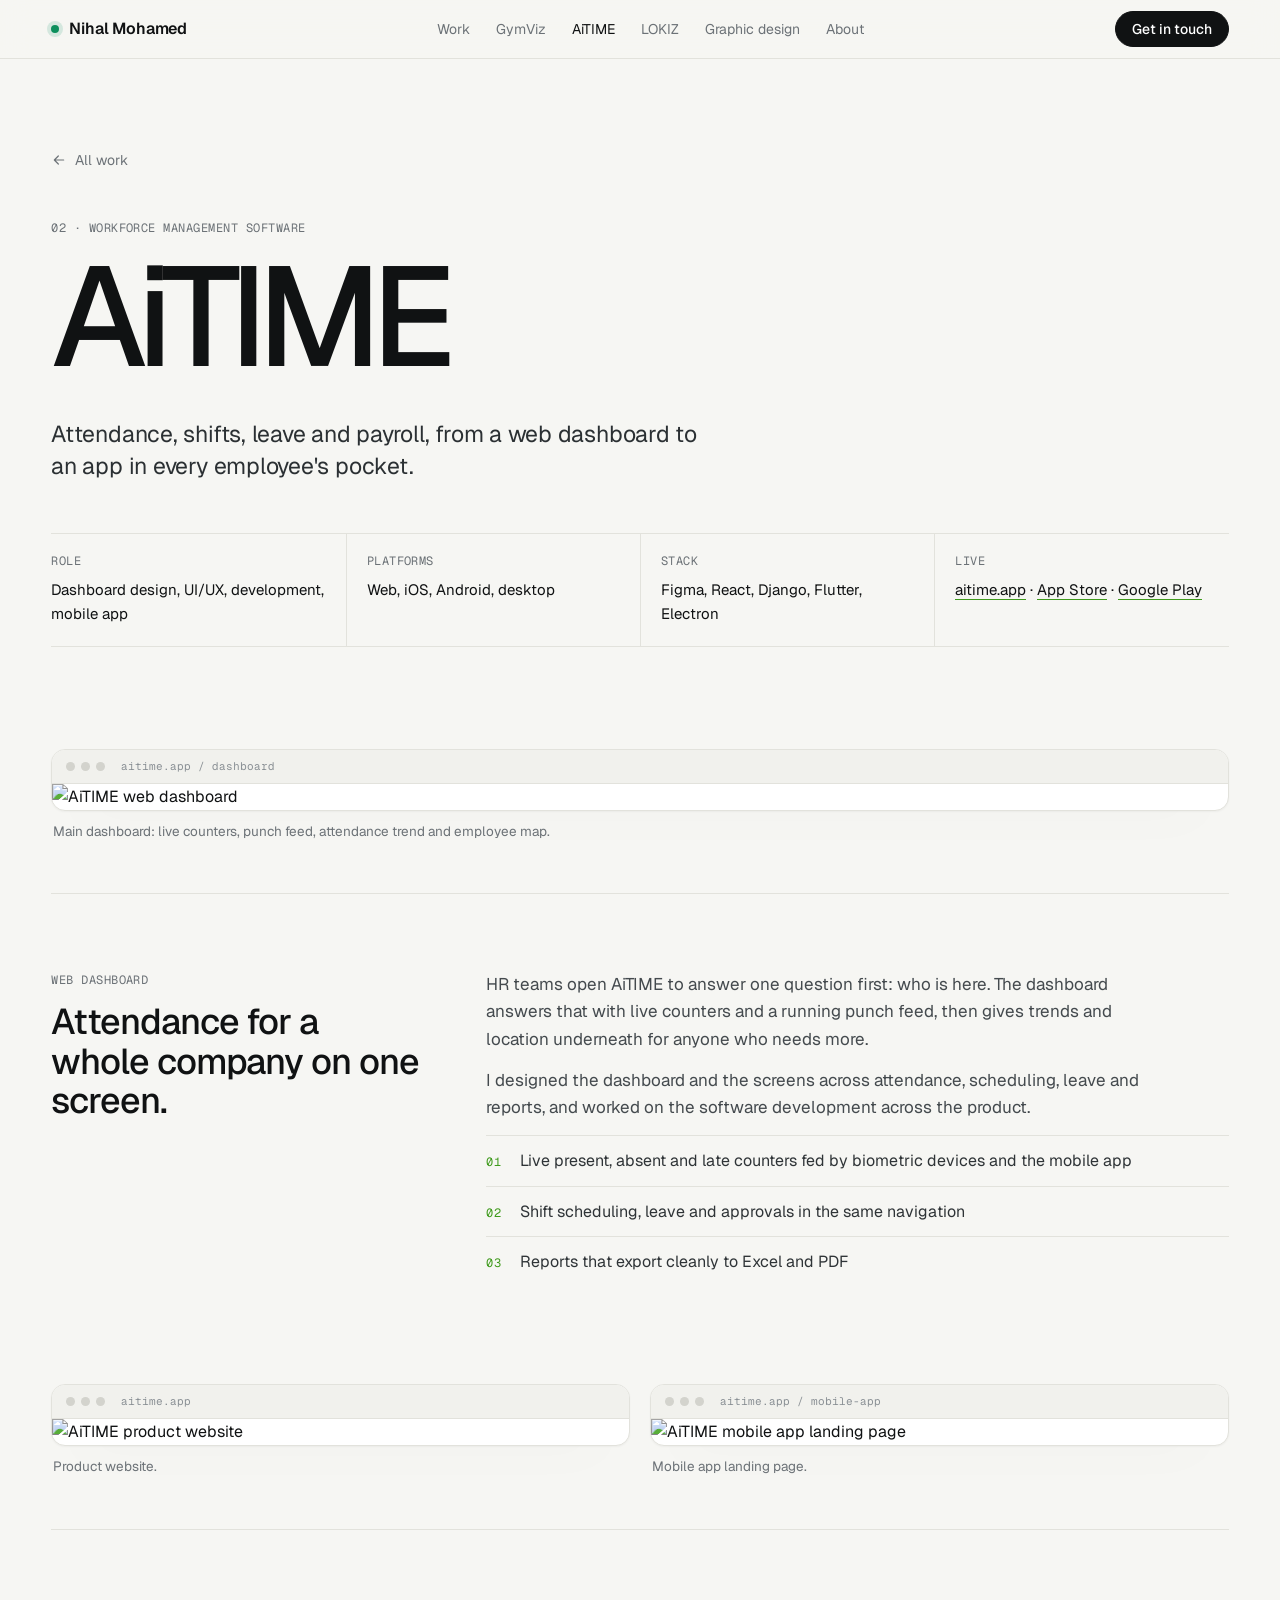
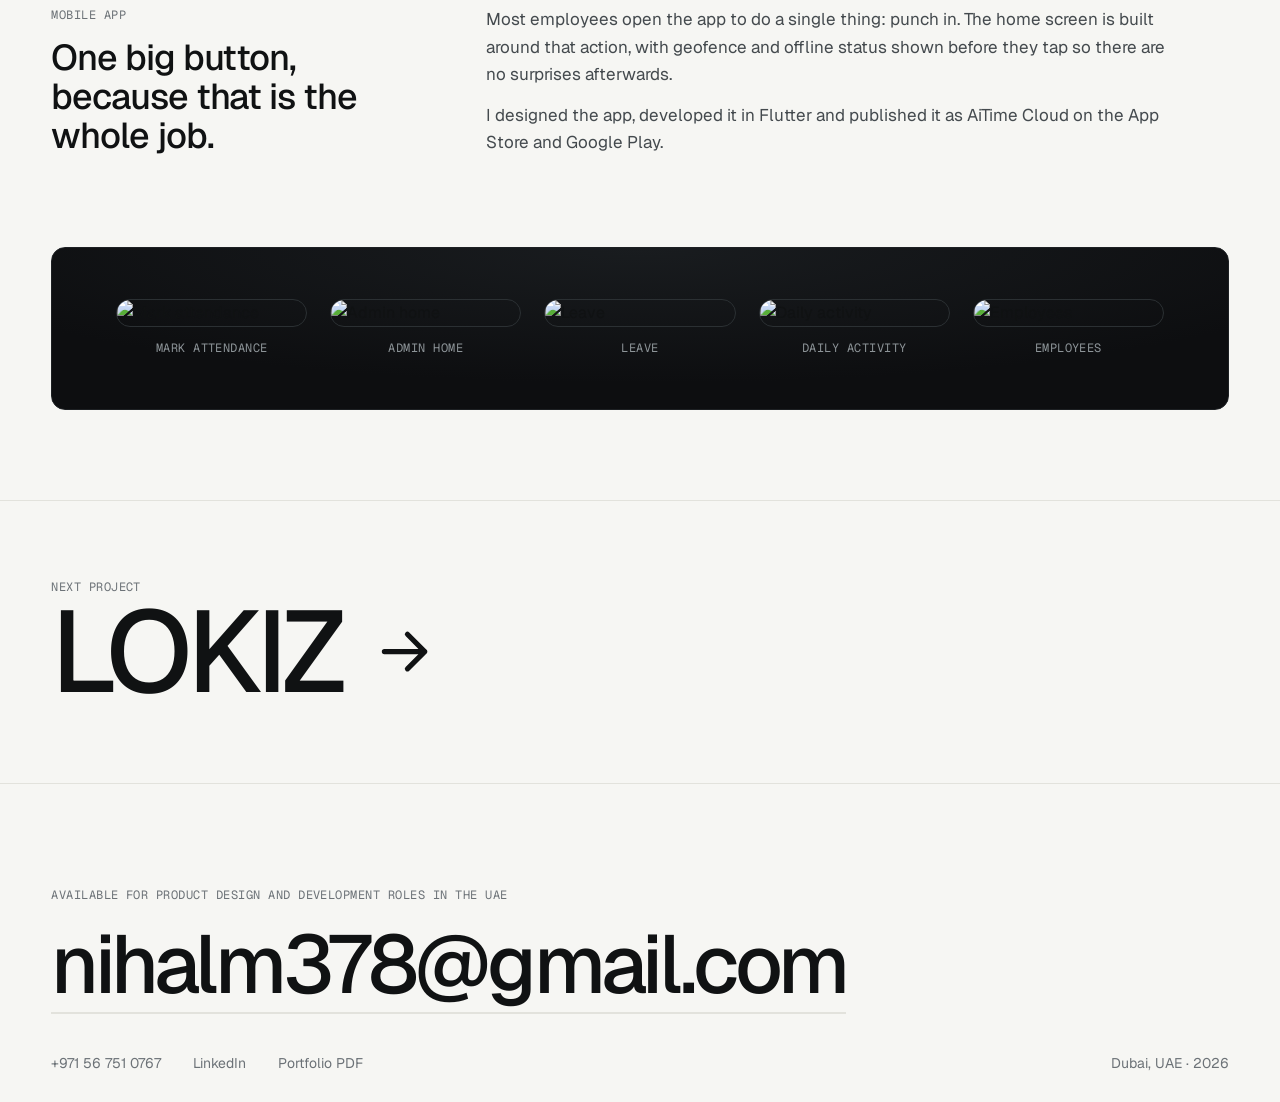
==== aitime.html @ e1b4756c "Add files via upload" ====
<!doctype html>
<html lang="en">
<head>
<meta charset="utf-8">
<meta name="viewport" content="width=device-width, initial-scale=1, viewport-fit=cover">
<title>AiTIME | Nihal Mohamed</title>
<meta name="description" content="AiTIME case study: web dashboard and mobile app design and development for workforce management software.">
<meta name="theme-color" content="#f6f6f3">
<meta property="og:type" content="website">
<meta property="og:title" content="AiTIME | Nihal Mohamed">
<meta property="og:description" content="AiTIME case study: web dashboard and mobile app design and development for workforce management software.">
<meta property="og:image" content="https://nihal-mohamed.netlify.app/img/aitime-dashboard.jpg">
<meta name="twitter:card" content="summary_large_image">
<link rel="icon" href="data:image/svg+xml,%3Csvg xmlns='http://www.w3.org/2000/svg' viewBox='0 0 32 32'%3E%3Crect width='32' height='32' rx='8' fill='%230b0c0d'/%3E%3Ccircle cx='16' cy='16' r='6' fill='%232fd08a'/%3E%3C/svg%3E">
<link rel="preconnect" href="https://fonts.googleapis.com">
<link rel="preconnect" href="https://fonts.gstatic.com" crossorigin>
<link href="https://fonts.googleapis.com/css2?family=Geist:wght@400;500;600&family=Geist+Mono:wght@400;500&display=swap" rel="stylesheet">
<link rel="stylesheet" href="style.css">
<style>:root{--pc:#3f9a1c}</style>
</head>
<body>
<header class="nav"><div class="wrap">
 <a class="me" href="index.html"><span class="dot"></span>Nihal Mohamed</a>
 <ul><li><a href="index.html">Work</a></li><li><a href="gymviz.html">GymViz</a></li><li><a href="aitime.html" aria-current="page">AiTIME</a></li><li><a href="lokiz.html">LOKIZ</a></li><li><a href="studio.html">Graphic design</a></li><li><a href="index.html#about">About</a></li></ul>
 <a class="pill solid" href="mailto:nihalm378@gmail.com">Get in touch</a>
</div></header>
<main>
<div class="wrap">
<header class="chead">
 <a class="back" href="index.html"><svg width="16" height="16" viewBox="0 0 24 24" fill="none" stroke="currentColor" stroke-width="1.8" stroke-linecap="round" stroke-linejoin="round" aria-hidden="true"><path d="M19 12H5M11 6l-6 6 6 6"/></svg> All work</a>
 <div class="mono">02 · Workforce management software</div>
 <h1>AiTIME</h1>
 <p class="lede">Attendance, shifts, leave and payroll, from a web dashboard to an app in every employee's pocket.</p>
 <dl class="facts rv"><div><dt class="mono">Role</dt><dd>Dashboard design, UI/UX, development, mobile app</dd></div><div><dt class="mono">Platforms</dt><dd>Web, iOS, Android, desktop</dd></div><div><dt class="mono">Stack</dt><dd>Figma, React, Django, Flutter, Electron</dd></div><div><dt class="mono">Live</dt><dd><a href="https://aitime.app/" target="_blank" rel="noopener">aitime.app</a> · <a href="https://apps.apple.com/us/app/aitime-cloud/id6744558035" target="_blank" rel="noopener">App Store</a> · <a href="https://play.google.com/store/apps/details?id=com.aiviz.timetrack" target="_blank" rel="noopener">Google Play</a></dd></div></dl>
</header>

<div class="full"><figure class="rv" style="margin:0"><div class="frame"><div class="chrome"><i></i><i></i><i></i><span>aitime.app / dashboard</span></div><img class="zoom" src="img/aitime-dashboard.jpg" alt="AiTIME web dashboard" loading="lazy" decoding="async"></div><p class="cap">Main dashboard: live counters, punch feed, attendance trend and employee map.</p></figure></div>
<section class="sec rv"><div><div class="mono">Web dashboard</div><h2>Attendance for a whole company on one screen.</h2></div><div><p>HR teams open AiTIME to answer one question first: who is here. The dashboard answers that with live counters and a running punch feed, then gives trends and location underneath for anyone who needs more.</p><p>I designed the dashboard and the screens across attendance, scheduling, leave and reports, and worked on the software development across the product.</p><ul><li><span class="mono">01</span><span>Live present, absent and late counters fed by biometric devices and the mobile app</span></li><li><span class="mono">02</span><span>Shift scheduling, leave and approvals in the same navigation</span></li><li><span class="mono">03</span><span>Reports that export cleanly to Excel and PDF</span></li></ul></div></section>
<div class="g2"><figure class="rv" style="margin:0"><div class="frame"><div class="chrome"><i></i><i></i><i></i><span>aitime.app</span></div><img class="zoom" src="img/web-aitime.jpg" alt="AiTIME product website" loading="lazy" decoding="async"></div><p class="cap">Product website.</p></figure><figure class="rv" style="margin:0"><div class="frame"><div class="chrome"><i></i><i></i><i></i><span>aitime.app / mobile-app</span></div><img class="zoom" src="img/web-aitime-app.jpg" alt="AiTIME mobile app landing page" loading="lazy" decoding="async"></div><p class="cap">Mobile app landing page.</p></figure></div>
<section class="sec rv"><div><div class="mono">Mobile app</div><h2>One big button, because that is the whole job.</h2></div><div><p>Most employees open the app to do a single thing: punch in. The home screen is built around that action, with geofence and offline status shown before they tap so there are no surprises afterwards.</p><p>I designed the app, developed it in Flutter and published it as AiTime Cloud on the App Store and Google Play.</p></div></section>
<div class="phones rv"><figure><img class="zoom" src="img/aitime-app-punch.jpg" alt="Mark attendance" loading="lazy" decoding="async"><figcaption class="mono">Mark attendance</figcaption></figure><figure><img class="zoom" src="img/aitime-app-home.jpg" alt="Admin home" loading="lazy" decoding="async"><figcaption class="mono">Admin home</figcaption></figure><figure><img class="zoom" src="img/aitime-app-leave.jpg" alt="Leave" loading="lazy" decoding="async"><figcaption class="mono">Leave</figcaption></figure><figure><img class="zoom" src="img/aitime-app-report.jpg" alt="Daily activity" loading="lazy" decoding="async"><figcaption class="mono">Daily activity</figcaption></figure><figure><img class="zoom" src="img/aitime-app-employees.jpg" alt="Employees" loading="lazy" decoding="async"><figcaption class="mono">Employees</figcaption></figure></div>

</div>
<a class="next" href="lokiz.html" style="--pc:#4743c4"><div class="wrap"><div class="mono">Next project</div><div class="t">LOKIZ <svg width="18" height="18" viewBox="0 0 24 24" fill="none" stroke="currentColor" stroke-width="1.8" stroke-linecap="round" stroke-linejoin="round" aria-hidden="true"><path d="M5 12h14M13 6l6 6-6 6"/></svg></div></div></a>
</main>
<footer class="foot" id="contact"><div class="wrap">
 <div class="mono">Available for product design and development roles in the UAE</div>
 <p style="margin:18px 0 0"><a class="big" href="mailto:nihalm378@gmail.com">nihalm378@gmail.com</a></p>
 <div class="meta">
  <a href="tel:+971567510767">+971 56 751 0767</a>
  <a href="https://www.linkedin.com/in/nihal-mohamed-035715173" target="_blank" rel="noopener">LinkedIn</a>
  <a href="Nihal_Mohamed_Portfolio.pdf">Portfolio PDF</a>
  <span>Dubai, UAE · <span id="yr">2026</span></span>
 </div>
</div></footer>
<script src="main.js" defer></script>
</body>
</html>
---- style.css ----
:root{--bg:#f6f6f3;--bg2:#ffffff;--line:#e2e2dc;--ink:#101213;--mute:#6c7277;--acc:#0c8f5c;--r:14px;--pad:clamp(18px,4vw,56px)}
*{box-sizing:border-box}
html{scroll-behavior:smooth;-webkit-text-size-adjust:100%}
body{margin:0;background:var(--bg);color:var(--ink);font:400 16px/1.6 "Geist",Inter,system-ui,-apple-system,"Segoe UI",Roboto,sans-serif;-webkit-font-smoothing:antialiased;text-rendering:optimizeLegibility}
img{display:block;max-width:100%;height:auto}
a{color:inherit;text-decoration:none}
::selection{background:var(--acc);color:#fff}
.mono{font-family:"Geist Mono",ui-monospace,SFMono-Regular,Menlo,monospace;font-size:12px;letter-spacing:.04em;text-transform:uppercase;color:var(--mute)}
.wrap{padding:0 var(--pad);max-width:1480px;margin:0 auto}
/* nav */
.nav{position:sticky;top:0;z-index:30;background:rgba(246,246,243,.86);backdrop-filter:saturate(140%) blur(14px);-webkit-backdrop-filter:saturate(140%) blur(14px);border-bottom:1px solid var(--line)}
.nav .wrap{display:flex;align-items:center;justify-content:space-between;height:58px;gap:16px}
.nav .me{font-weight:600;letter-spacing:-.01em;display:flex;align-items:center;gap:10px}
.dot{width:8px;height:8px;border-radius:50%;background:var(--acc);box-shadow:0 0 0 4px rgba(12,143,92,.14)}
.nav ul{display:flex;gap:26px;list-style:none;margin:0;padding:0;font-size:14px;color:var(--mute)}
.nav ul a:hover,.nav ul a[aria-current]{color:var(--ink)}
.pill{display:inline-flex;align-items:center;gap:8px;height:36px;padding:0 16px;border-radius:999px;border:1px solid var(--line);font-size:14px;font-weight:500;white-space:nowrap;transition:background .2s,border-color .2s,color .2s}
.pill:hover{border-color:var(--ink)}
.pill.solid{background:var(--ink);color:#fff;border-color:var(--ink)}
.pill.solid:hover{background:var(--acc);border-color:var(--acc)}
/* hero */
.hero{padding:clamp(56px,11vw,150px) 0 clamp(36px,6vw,72px)}
.hero h1{font-weight:500;font-size:clamp(40px,8.2vw,128px);line-height:.96;letter-spacing:-.045em;margin:18px 0 0;max-width:13ch}
.hero h1 span{color:var(--mute)}
.hero .sub{display:grid;grid-template-columns:1fr auto;gap:28px;align-items:end;margin-top:clamp(28px,5vw,60px)}
.hero p{font-size:clamp(17px,1.5vw,21px);line-height:1.5;max-width:56ch;margin:0;color:#3a4044}
.hero .cta{display:flex;gap:10px;flex-wrap:wrap}
/* filter */
.bar{border-top:1px solid var(--line);border-bottom:1px solid var(--line);position:sticky;top:58px;z-index:20;background:rgba(246,246,243,.92);backdrop-filter:blur(14px);-webkit-backdrop-filter:blur(14px)}
.bar .wrap{display:flex;gap:8px;align-items:center;height:56px;overflow-x:auto;scrollbar-width:none}
.bar .wrap::-webkit-scrollbar{display:none}
.bar .mono{margin-right:10px;white-space:nowrap}
.chip{font:500 13.5px/1 "Geist",Inter,sans-serif;color:var(--mute);background:transparent;border:1px solid var(--line);border-radius:999px;height:32px;padding:0 14px;cursor:pointer;white-space:nowrap;transition:all .2s}
.chip:hover{color:var(--ink)}
.chip[aria-pressed=true]{background:var(--ink);color:#fff;border-color:var(--ink)}
/* work list */
.work{padding-top:clamp(8px,2vw,24px)}
.proj{display:grid;grid-template-columns:minmax(0,5fr) minmax(0,7fr);gap:clamp(20px,4vw,64px);padding:clamp(28px,4.5vw,64px) 0;border-bottom:1px solid var(--line);align-items:center}
.proj:nth-child(even) .txt{order:2}
.proj .n{display:flex;gap:14px;align-items:center;margin-bottom:18px}
.proj .n i{width:28px;height:1px;background:var(--pc,var(--acc))}
.proj h2{font-weight:500;font-size:clamp(34px,5vw,76px);line-height:1;letter-spacing:-.04em;margin:0 0 16px}
.proj p{color:#444a4e;margin:0 0 22px;max-width:46ch}
.tags{display:flex;flex-wrap:wrap;gap:6px;margin:0 0 26px;padding:0;list-style:none}
.tags li{font-size:12.5px;color:var(--mute);border:1px solid var(--line);border-radius:6px;padding:3px 9px}
.go{display:inline-flex;align-items:center;gap:10px;font-weight:500;border-bottom:1px solid var(--pc,var(--acc));padding-bottom:4px}
.go svg{transition:transform .25s}
.proj:hover .go svg{transform:translateX(5px)}
.thumb{position:relative;border-radius:var(--r);overflow:hidden;background:var(--bg2);border:1px solid var(--line);box-shadow:0 1px 2px rgba(16,18,19,.04),0 18px 40px -24px rgba(16,18,19,.22);aspect-ratio:16/10.4}
.thumb img{width:100%;height:100%;object-fit:cover;object-position:top left;transition:transform .7s cubic-bezier(.2,.7,.2,1)}
.proj:hover .thumb img{transform:scale(1.025)}
.thumb.fan{display:flex;align-items:flex-end;justify-content:center;gap:3.5%;padding:7% 6% 0;background:radial-gradient(120% 90% at 50% 0%,#1d2124,#0d0e10)}
.thumb.fan img{width:27%;height:auto;object-fit:initial;border-radius:14px 14px 0 0;border:1px solid #2a2f32;border-bottom:0}
.thumb.fan img:nth-child(2){width:31%}
.thumb.mosaic{display:grid;grid-template-columns:repeat(4,1fr);gap:0;aspect-ratio:16/8}
.thumb.mosaic img{aspect-ratio:1;object-position:center}
/* about */
.about{display:grid;grid-template-columns:minmax(0,5fr) minmax(0,7fr);gap:clamp(24px,5vw,80px);padding:clamp(56px,9vw,130px) 0}
.about h3{font-weight:500;font-size:clamp(26px,3.2vw,44px);line-height:1.12;letter-spacing:-.03em;margin:14px 0 0}
.about p{color:#444a4e;margin:0 0 16px;max-width:60ch}
.rows{margin:26px 0 0;padding:0;list-style:none;border-top:1px solid var(--line)}
.rows li{display:grid;grid-template-columns:1fr auto;gap:16px;padding:14px 0;border-bottom:1px solid var(--line)}
.rows b{font-weight:500}
.rows span{color:var(--mute);font-size:14px;text-align:right}
.stack{columns:2;column-gap:32px;margin:22px 0 0;padding:0;list-style:none;color:#444a4e;font-size:15px}
.stack li{break-inside:avoid;padding:5px 0}
.stack .mono{display:block;margin-bottom:2px}
/* footer */
.foot{border-top:1px solid var(--line);padding:clamp(48px,8vw,110px) 0 28px}
.foot .big{font-weight:500;font-size:clamp(30px,6.4vw,104px);letter-spacing:-.045em;line-height:1;display:inline-block;border-bottom:2px solid var(--line);padding-bottom:.08em;transition:border-color .25s,color .25s;overflow-wrap:anywhere}
.foot .big:hover{border-color:var(--acc);color:var(--acc)}
.foot .meta{display:flex;flex-wrap:wrap;gap:12px 32px;margin-top:38px;color:var(--mute);font-size:14px}
.foot .meta a:hover{color:var(--ink)}
.foot .meta span:last-child{margin-left:auto}
/* case */
.chead{padding:clamp(40px,7vw,96px) 0 clamp(28px,4vw,48px)}
.back{display:inline-flex;gap:8px;align-items:center;color:var(--mute);font-size:14px;margin-bottom:clamp(24px,4vw,48px)}
.back:hover{color:var(--ink)}
.chead h1{font-weight:500;font-size:clamp(48px,11vw,176px);line-height:.92;letter-spacing:-.055em;margin:14px 0 0}
.chead .lede{font-size:clamp(18px,1.8vw,26px);line-height:1.4;max-width:44ch;margin:clamp(20px,3vw,36px) 0 0;color:#2b3033;letter-spacing:-.01em}
.facts{display:grid;grid-template-columns:repeat(4,minmax(0,1fr));gap:0;border-top:1px solid var(--line);border-bottom:1px solid var(--line);margin-top:clamp(28px,4vw,56px)}
.facts div{padding:18px 20px 20px 0}
.facts div+div{padding-left:20px;border-left:1px solid var(--line)}
.facts dd{margin:6px 0 0;font-size:15px}
.facts a{border-bottom:1px solid var(--pc,var(--acc))}
.full{margin:clamp(20px,3vw,40px) 0}
.frame{border-radius:var(--r);overflow:hidden;border:1px solid var(--line);background:var(--bg2);box-shadow:0 1px 2px rgba(16,18,19,.04),0 22px 48px -30px rgba(16,18,19,.25)}
.frame .chrome{height:34px;display:flex;align-items:center;gap:6px;padding:0 14px;border-bottom:1px solid var(--line);background:#f1f1ed}
.frame .chrome i{width:9px;height:9px;border-radius:50%;background:#d3d3cd}
.frame .chrome span{margin-left:10px;font-size:11px;color:#8a9095;font-family:"Geist Mono",ui-monospace,monospace}
.frame img{width:100%}
.cap{color:var(--mute);font-size:13.5px;margin:10px 2px 0;max-width:70ch}
.g2{display:grid;grid-template-columns:1fr 1fr;gap:clamp(12px,1.6vw,22px);margin:clamp(12px,1.6vw,22px) 0}
.g3{display:grid;grid-template-columns:repeat(3,1fr);gap:clamp(12px,1.6vw,22px);margin:clamp(12px,1.6vw,22px) 0}
.sec{display:grid;grid-template-columns:minmax(0,4fr) minmax(0,8fr);gap:clamp(20px,5vw,80px);padding:clamp(40px,6vw,88px) 0;border-top:1px solid var(--line);margin-top:clamp(28px,4vw,56px)}
.sec h2{font-weight:500;font-size:clamp(24px,2.8vw,40px);line-height:1.1;letter-spacing:-.03em;margin:12px 0 0}
.sec p{color:#444a4e;margin:0 0 14px;max-width:62ch;font-size:17px}
.sec ul{margin:8px 0 0;padding:0;list-style:none}
.sec li{padding:12px 0;border-top:1px solid var(--line);color:#2f3437;display:grid;grid-template-columns:34px 1fr}
.sec li .mono{padding-top:5px;color:var(--pc,var(--acc))}
.phones{display:grid;grid-auto-flow:column;grid-auto-columns:minmax(0,1fr);gap:clamp(12px,1.8vw,26px);padding:clamp(24px,4vw,64px) clamp(16px,5vw,90px);border-radius:var(--r);border:1px solid #1d2023;background:radial-gradient(90% 120% at 50% 0%,#191c1f 0%,#0d0e10 70%)}
.phones figure{margin:0}
.phones img{border-radius:clamp(14px,2vw,28px);border:1px solid #2b3033;width:100%}
.phones figcaption{text-align:center;margin-top:12px;color:#8d9498}
.masonry{columns:4;column-gap:clamp(10px,1.4vw,18px)}
.masonry img{width:100%;border-radius:10px;margin:0 0 clamp(10px,1.4vw,18px);border:1px solid var(--line);break-inside:avoid}
.zoom{cursor:zoom-in}
.next{display:block;border-top:1px solid var(--line);margin-top:clamp(48px,7vw,110px);padding:clamp(36px,6vw,84px) 0}
.next .t{font-weight:500;font-size:clamp(40px,9vw,140px);letter-spacing:-.05em;line-height:.95;display:flex;align-items:center;gap:.25em;transition:color .25s}
.next:hover .t{color:var(--pc,var(--acc))}
.next svg{width:.6em;height:.6em;transition:transform .3s}
.next:hover svg{transform:translateX(.12em)}
.lb{position:fixed;inset:0;background:rgba(5,6,7,.95);display:none;place-items:center;z-index:60;padding:3vmin;cursor:zoom-out}
.lb.on{display:grid}
.lb img{max-width:100%;max-height:94vh;border-radius:8px}
.rv{opacity:0;transform:translateY(18px);transition:opacity .7s ease,transform .7s cubic-bezier(.2,.7,.2,1)}
.rv.in{opacity:1;transform:none}
[hidden]{display:none!important}
@media (prefers-reduced-motion:reduce){.rv{opacity:1;transform:none;transition:none}html{scroll-behavior:auto}}
@media (max-width:1000px){
 .masonry{columns:3}
 .facts{grid-template-columns:1fr 1fr}
 .facts div:nth-child(3){padding-left:0;border-left:0}
 .facts div:nth-child(n+3){border-top:1px solid var(--line)}
}
@media (max-width:820px){
 .nav ul{display:none}
 .hero .sub{grid-template-columns:1fr}
 .proj,.about,.sec{grid-template-columns:1fr}
 .proj:nth-child(even) .txt{order:0}
 .proj>a{order:-1}
 .g2,.g3{grid-template-columns:1fr}
 .phones{grid-auto-flow:column;grid-auto-columns:62%;overflow-x:auto;scroll-snap-type:x mandatory;padding:22px 18px;-webkit-overflow-scrolling:touch}
 .phones figure{scroll-snap-align:center}
 .masonry{columns:2}
 .foot .meta span:last-child{margin-left:0;width:100%}
 .stack{columns:1}
}
@media (max-width:420px){.rows li{grid-template-columns:1fr}.rows span{text-align:left}.facts{grid-template-columns:1fr}.facts div+div{padding-left:0;border-left:0;border-top:1px solid var(--line)}}
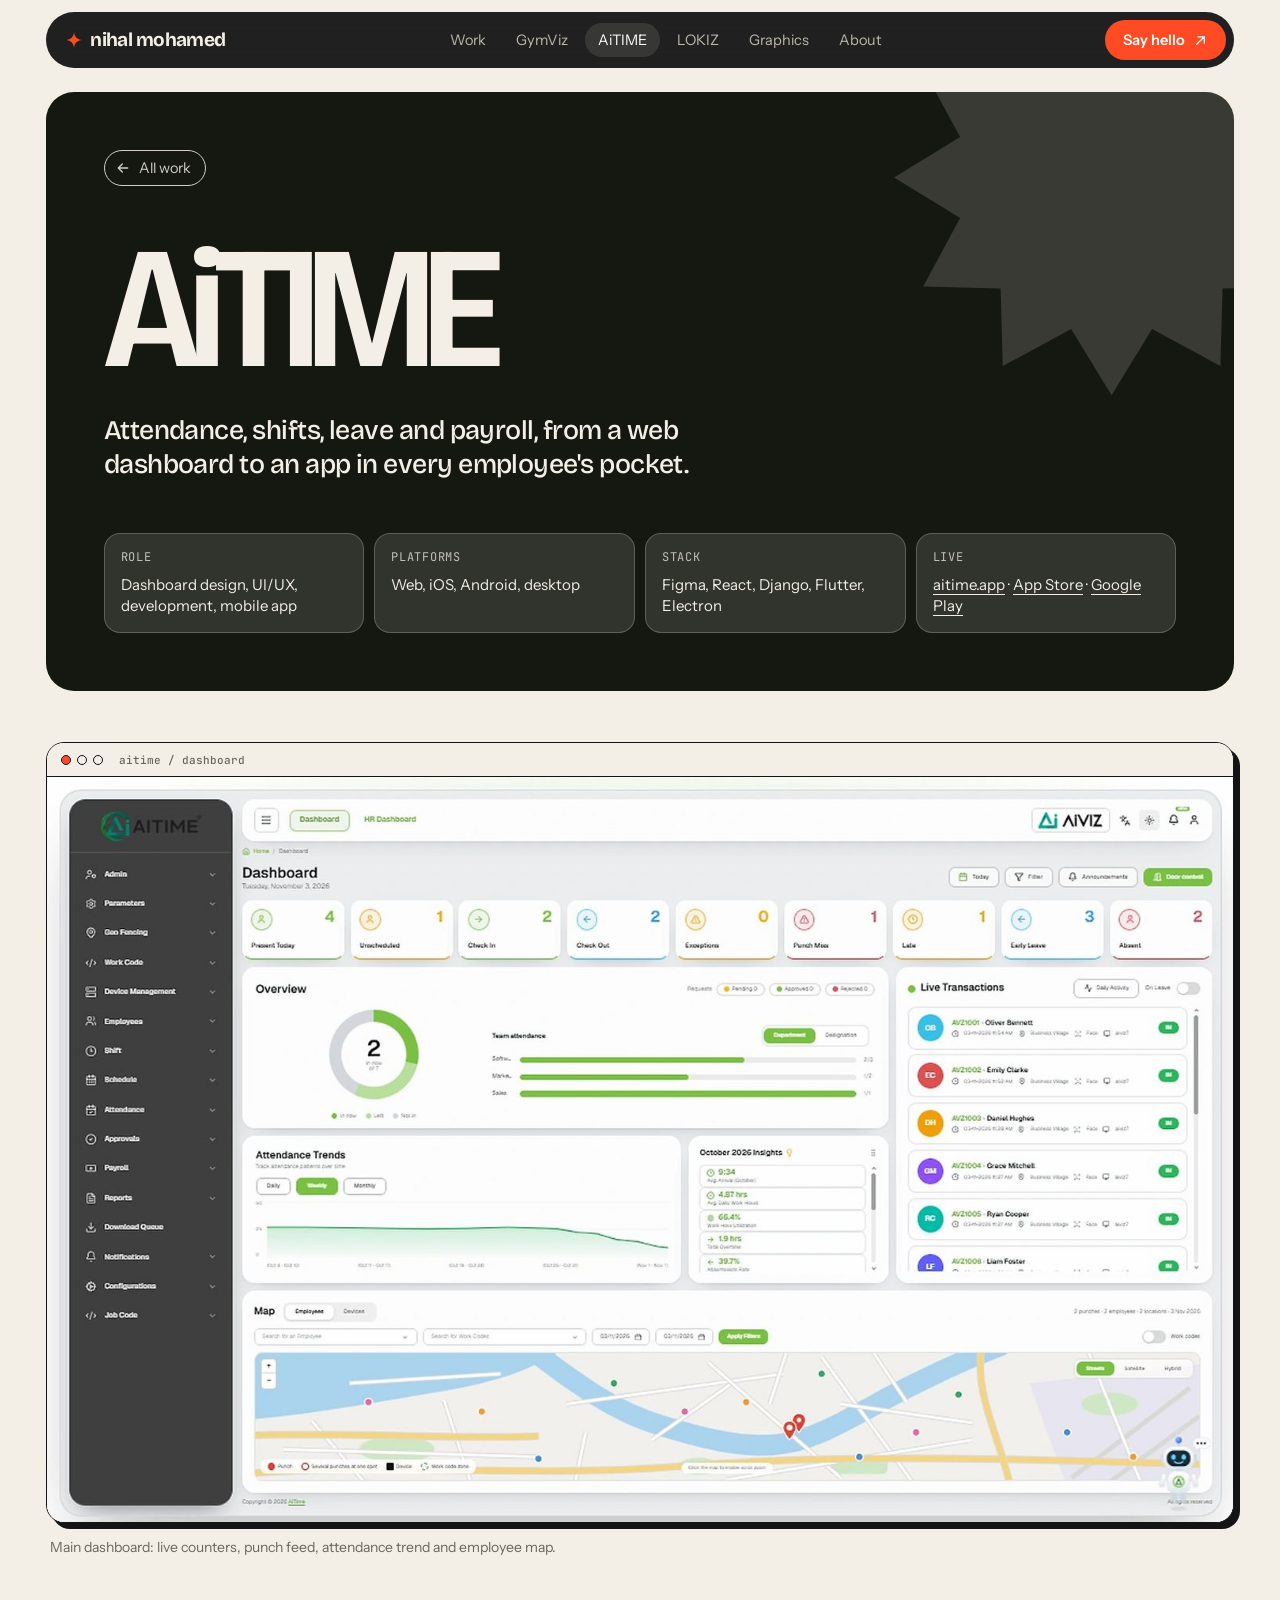
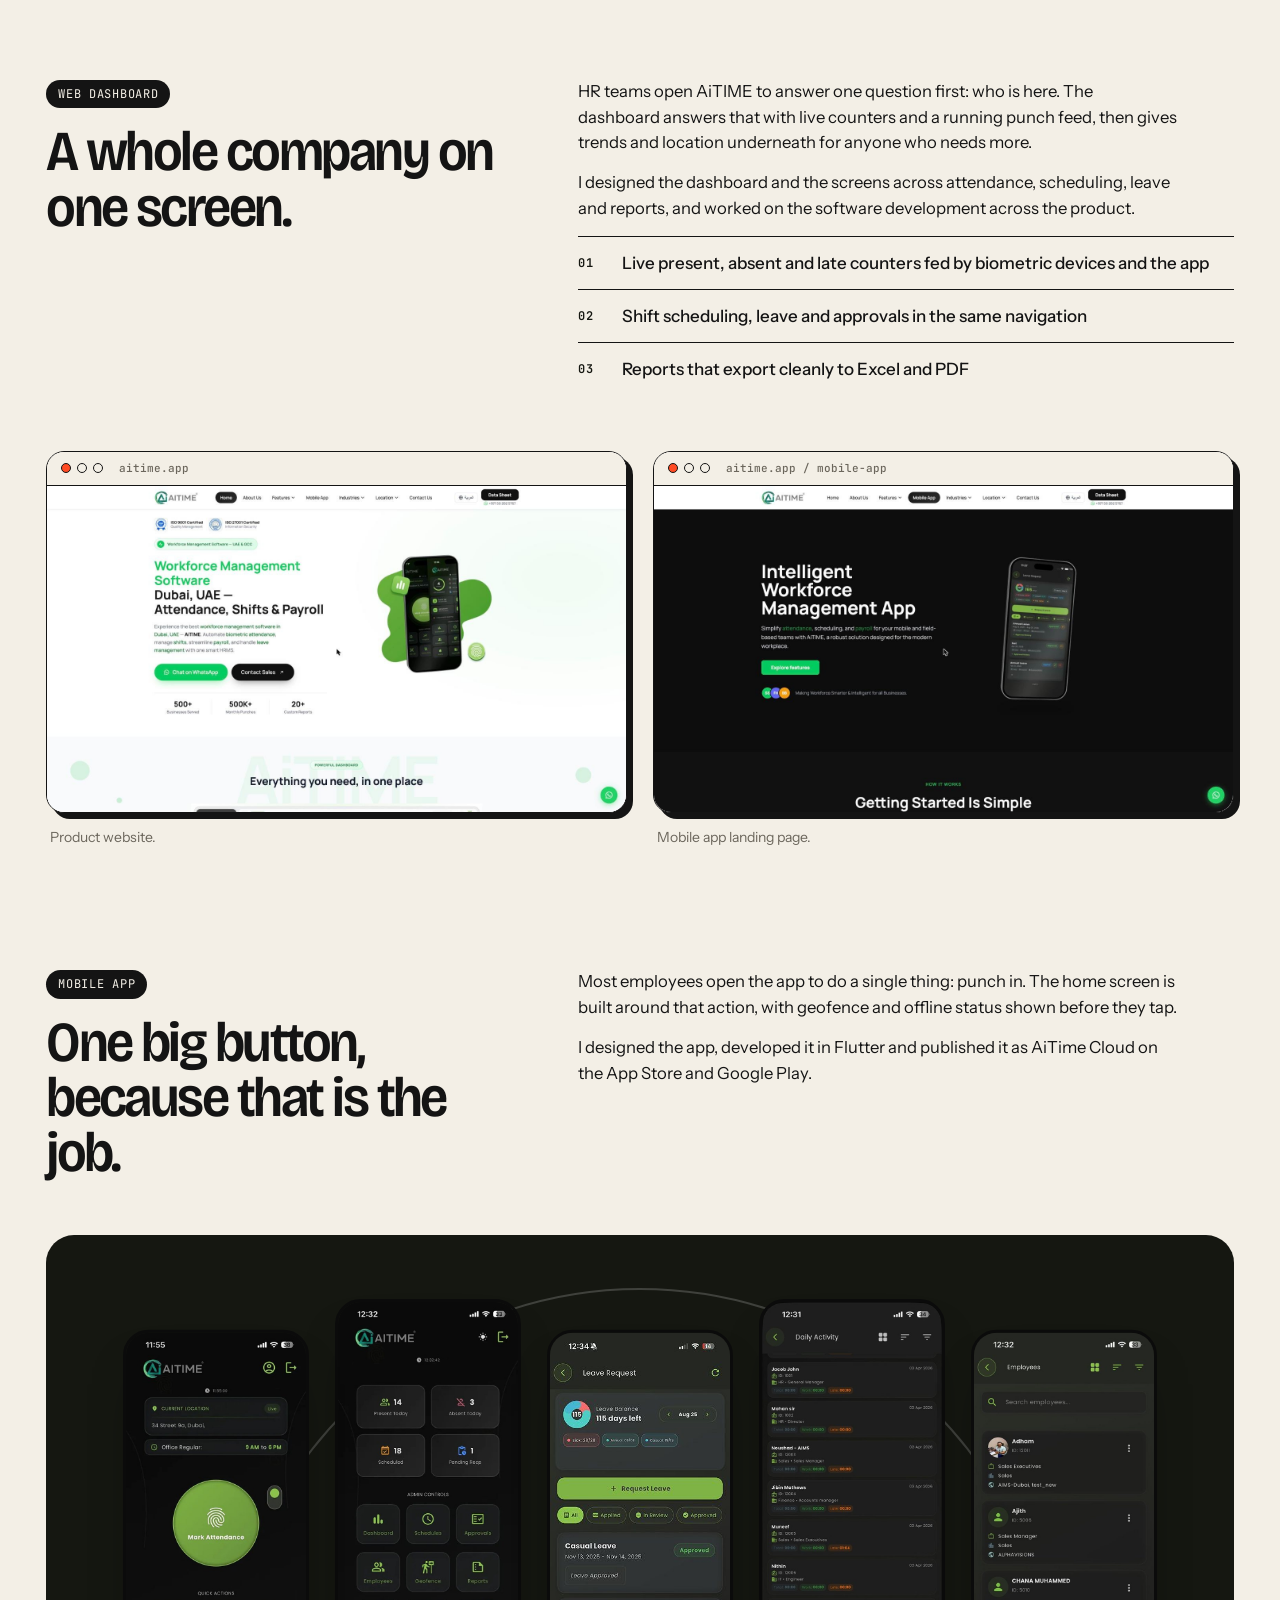
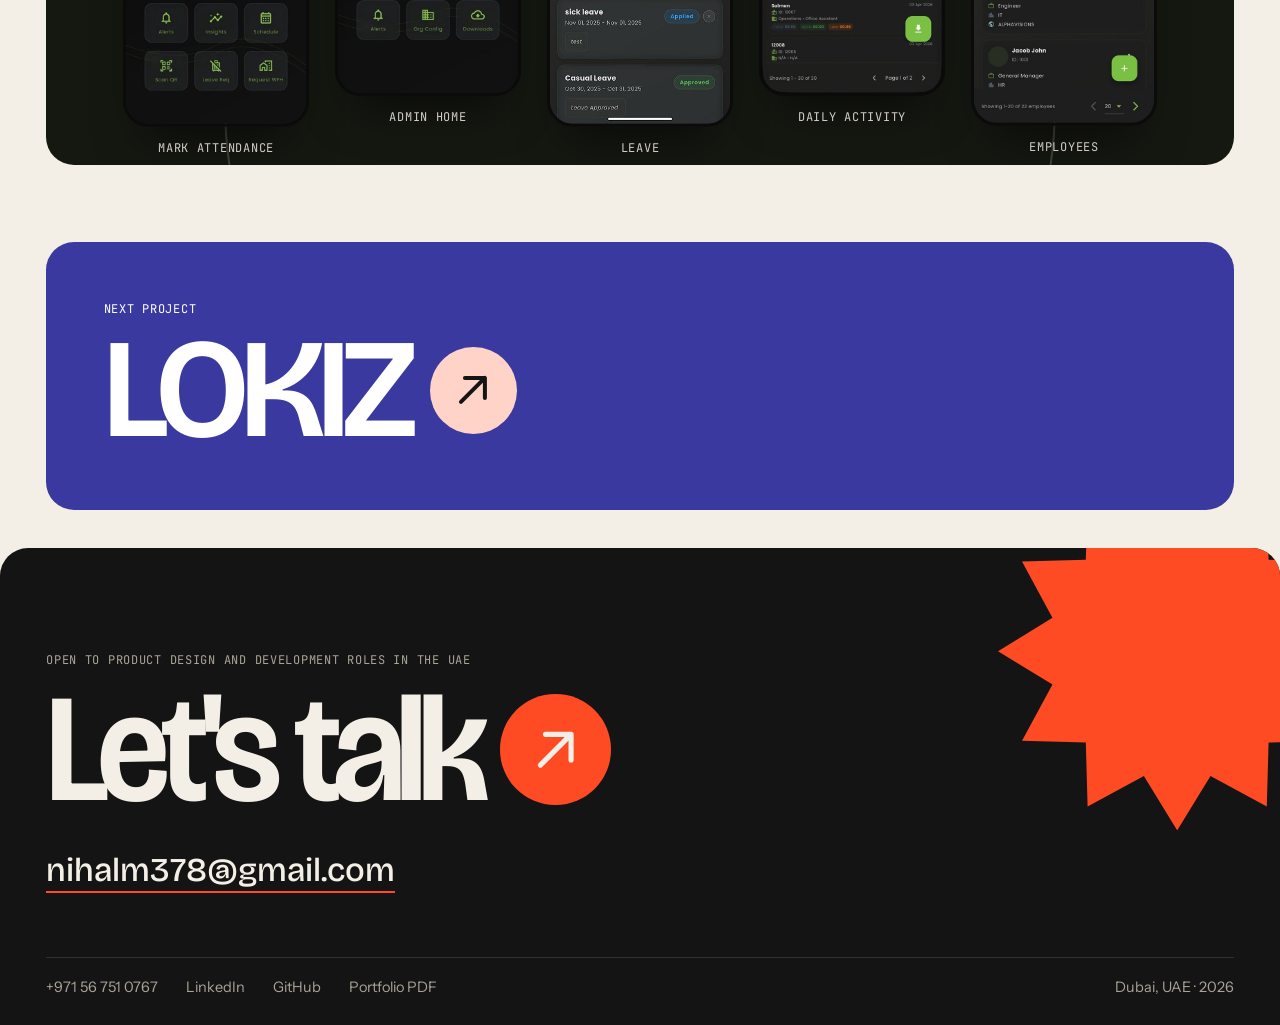
==== commit 28d84cde: "Redesign: light theme, case study pages, new PDF" ====
--- a/aitime.html
+++ b/aitime.html
@@ -3,52 +3,52 @@
 <head>
 <meta charset="utf-8">
 <meta name="viewport" content="width=device-width, initial-scale=1, viewport-fit=cover">
-<title>AiTIME | Nihal Mohamed</title>
+<title>AiTIME · Nihal Mohamed</title>
 <meta name="description" content="AiTIME case study: web dashboard and mobile app design and development for workforce management software.">
-<meta name="theme-color" content="#f6f6f3">
+<meta name="theme-color" content="#f3efe6">
 <meta property="og:type" content="website">
-<meta property="og:title" content="AiTIME | Nihal Mohamed">
+<meta property="og:title" content="AiTIME · Nihal Mohamed">
 <meta property="og:description" content="AiTIME case study: web dashboard and mobile app design and development for workforce management software.">
 <meta property="og:image" content="https://nihal-mohamed.netlify.app/img/aitime-dashboard.jpg">
 <meta name="twitter:card" content="summary_large_image">
-<link rel="icon" href="data:image/svg+xml,%3Csvg xmlns='http://www.w3.org/2000/svg' viewBox='0 0 32 32'%3E%3Crect width='32' height='32' rx='8' fill='%230b0c0d'/%3E%3Ccircle cx='16' cy='16' r='6' fill='%232fd08a'/%3E%3C/svg%3E">
+<link rel="icon" href="data:image/svg+xml,%3Csvg xmlns='http://www.w3.org/2000/svg' viewBox='0 0 100 100'%3E%3Crect width='100' height='100' rx='26' fill='%23141414'/%3E%3Cpath d='M50 16C52 38 62 48 84 50C62 52 52 62 50 84C48 62 38 52 16 50C38 48 48 38 50 16Z' fill='%23ff4b24'/%3E%3C/svg%3E">
 <link rel="preconnect" href="https://fonts.googleapis.com">
 <link rel="preconnect" href="https://fonts.gstatic.com" crossorigin>
-<link href="https://fonts.googleapis.com/css2?family=Geist:wght@400;500;600&family=Geist+Mono:wght@400;500&display=swap" rel="stylesheet">
+<link href="https://fonts.googleapis.com/css2?family=Bricolage+Grotesque:opsz,wdth,wght@12..96,75..100,400..800&family=Instrument+Sans:wght@400;500;600&family=JetBrains+Mono:wght@500;600&display=swap" rel="stylesheet">
 <link rel="stylesheet" href="style.css">
-<style>:root{--pc:#3f9a1c}</style>
 </head>
 <body>
-<header class="nav"><div class="wrap">
- <a class="me" href="index.html"><span class="dot"></span>Nihal Mohamed</a>
- <ul><li><a href="index.html">Work</a></li><li><a href="gymviz.html">GymViz</a></li><li><a href="aitime.html" aria-current="page">AiTIME</a></li><li><a href="lokiz.html">LOKIZ</a></li><li><a href="studio.html">Graphic design</a></li><li><a href="index.html#about">About</a></li></ul>
- <a class="pill solid" href="mailto:nihalm378@gmail.com">Get in touch</a>
+<header class="nav"><div class="in">
+ <a class="logo" href="index.html"><svg class="spark" viewBox="0 0 100 100" aria-hidden="true"><path d="M50 0C52 30 70 48 100 50C70 52 52 70 50 100C48 70 30 52 0 50C30 48 48 30 50 0Z" fill="currentColor"/></svg>nihal mohamed</a>
+ <ul><li><a href="index.html#work">Work</a></li><li><a href="gymviz.html">GymViz</a></li><li><a href="aitime.html" aria-current="page">AiTIME</a></li><li><a href="lokiz.html">LOKIZ</a></li><li><a href="studio.html">Graphics</a></li><li><a href="index.html#about">About</a></li></ul>
+ <a class="cta" href="mailto:nihalm378@gmail.com">Say hello <svg viewBox="0 0 24 24" fill="none" stroke="currentColor" stroke-width="2" stroke-linecap="round" stroke-linejoin="round" aria-hidden="true"><path d="M6 18L18 6M8 6h10v10"/></svg></a>
 </div></header>
 <main>
-<div class="wrap">
-<header class="chead">
- <a class="back" href="index.html"><svg width="16" height="16" viewBox="0 0 24 24" fill="none" stroke="currentColor" stroke-width="1.8" stroke-linecap="round" stroke-linejoin="round" aria-hidden="true"><path d="M19 12H5M11 6l-6 6 6 6"/></svg> All work</a>
- <div class="mono">02 · Workforce management software</div>
+<header class="chero" style="--c:#151711;--t:#f3efe6;--a:#c2f26b;--ai:#141414"><svg class="star" viewBox="0 0 100 100" aria-hidden="true"><polygon points="50.0,0.0 59.3,15.2 75.0,6.7 75.5,24.5 93.3,25.0 84.8,40.7 100.0,50.0 84.8,59.3 93.3,75.0 75.5,75.5 75.0,93.3 59.3,84.8 50.0,100.0 40.7,84.8 25.0,93.3 24.5,75.5 6.7,75.0 15.2,59.3 0.0,50.0 15.2,40.7 6.7,25.0 24.5,24.5 25.0,6.7 40.7,15.2" fill="currentColor"/></svg>
+ <a class="back" href="index.html#work"><svg width="16" height="16" viewBox="0 0 24 24" fill="none" stroke="currentColor" stroke-width="2" stroke-linecap="round" stroke-linejoin="round" aria-hidden="true"><path d="M19 12H5M11 6l-6 6 6 6"/></svg> All work</a>
  <h1>AiTIME</h1>
  <p class="lede">Attendance, shifts, leave and payroll, from a web dashboard to an app in every employee's pocket.</p>
- <dl class="facts rv"><div><dt class="mono">Role</dt><dd>Dashboard design, UI/UX, development, mobile app</dd></div><div><dt class="mono">Platforms</dt><dd>Web, iOS, Android, desktop</dd></div><div><dt class="mono">Stack</dt><dd>Figma, React, Django, Flutter, Electron</dd></div><div><dt class="mono">Live</dt><dd><a href="https://aitime.app/" target="_blank" rel="noopener">aitime.app</a> · <a href="https://apps.apple.com/us/app/aitime-cloud/id6744558035" target="_blank" rel="noopener">App Store</a> · <a href="https://play.google.com/store/apps/details?id=com.aiviz.timetrack" target="_blank" rel="noopener">Google Play</a></dd></div></dl>
+ <dl class="facts"><div><dt class="mono">Role</dt><dd>Dashboard design, UI/UX, development, mobile app</dd></div><div><dt class="mono">Platforms</dt><dd>Web, iOS, Android, desktop</dd></div><div><dt class="mono">Stack</dt><dd>Figma, React, Django, Flutter, Electron</dd></div><div><dt class="mono">Live</dt><dd><a href="https://aitime.app/" target="_blank" rel="noopener">aitime.app</a> · <a href="https://apps.apple.com/us/app/aitime-cloud/id6744558035" target="_blank" rel="noopener">App Store</a> · <a href="https://play.google.com/store/apps/details?id=com.aiviz.timetrack" target="_blank" rel="noopener">Google Play</a></dd></div></dl>
 </header>
+<div class="wrap" style="--c:#151711">
 
-<div class="full"><figure class="rv" style="margin:0"><div class="frame"><div class="chrome"><i></i><i></i><i></i><span>aitime.app / dashboard</span></div><img class="zoom" src="img/aitime-dashboard.jpg" alt="AiTIME web dashboard" loading="lazy" decoding="async"></div><p class="cap">Main dashboard: live counters, punch feed, attendance trend and employee map.</p></figure></div>
-<section class="sec rv"><div><div class="mono">Web dashboard</div><h2>Attendance for a whole company on one screen.</h2></div><div><p>HR teams open AiTIME to answer one question first: who is here. The dashboard answers that with live counters and a running punch feed, then gives trends and location underneath for anyone who needs more.</p><p>I designed the dashboard and the screens across attendance, scheduling, leave and reports, and worked on the software development across the product.</p><ul><li><span class="mono">01</span><span>Live present, absent and late counters fed by biometric devices and the mobile app</span></li><li><span class="mono">02</span><span>Shift scheduling, leave and approvals in the same navigation</span></li><li><span class="mono">03</span><span>Reports that export cleanly to Excel and PDF</span></li></ul></div></section>
+<div class="full" style="margin-top:clamp(28px,4vw,56px)"><figure class="rv" style="margin:0"><div class="frame"><div class="chrome"><i></i><i></i><i></i><span>aitime / dashboard</span></div><img class="zoom" src="img/aitime-dashboard.jpg" alt="AiTIME web dashboard" loading="lazy" decoding="async"></div><p class="cap">Main dashboard: live counters, punch feed, attendance trend and employee map.</p></figure></div>
+<section class="sec rv"><div><span class="mono">Web dashboard</span><h2>A whole company on one screen.</h2></div><div><p>HR teams open AiTIME to answer one question first: who is here. The dashboard answers that with live counters and a running punch feed, then gives trends and location underneath for anyone who needs more.</p><p>I designed the dashboard and the screens across attendance, scheduling, leave and reports, and worked on the software development across the product.</p><ul><li><span class="mono">01</span><span>Live present, absent and late counters fed by biometric devices and the app</span></li><li><span class="mono">02</span><span>Shift scheduling, leave and approvals in the same navigation</span></li><li><span class="mono">03</span><span>Reports that export cleanly to Excel and PDF</span></li></ul></div></section>
 <div class="g2"><figure class="rv" style="margin:0"><div class="frame"><div class="chrome"><i></i><i></i><i></i><span>aitime.app</span></div><img class="zoom" src="img/web-aitime.jpg" alt="AiTIME product website" loading="lazy" decoding="async"></div><p class="cap">Product website.</p></figure><figure class="rv" style="margin:0"><div class="frame"><div class="chrome"><i></i><i></i><i></i><span>aitime.app / mobile-app</span></div><img class="zoom" src="img/web-aitime-app.jpg" alt="AiTIME mobile app landing page" loading="lazy" decoding="async"></div><p class="cap">Mobile app landing page.</p></figure></div>
-<section class="sec rv"><div><div class="mono">Mobile app</div><h2>One big button, because that is the whole job.</h2></div><div><p>Most employees open the app to do a single thing: punch in. The home screen is built around that action, with geofence and offline status shown before they tap so there are no surprises afterwards.</p><p>I designed the app, developed it in Flutter and published it as AiTime Cloud on the App Store and Google Play.</p></div></section>
-<div class="phones rv"><figure><img class="zoom" src="img/aitime-app-punch.jpg" alt="Mark attendance" loading="lazy" decoding="async"><figcaption class="mono">Mark attendance</figcaption></figure><figure><img class="zoom" src="img/aitime-app-home.jpg" alt="Admin home" loading="lazy" decoding="async"><figcaption class="mono">Admin home</figcaption></figure><figure><img class="zoom" src="img/aitime-app-leave.jpg" alt="Leave" loading="lazy" decoding="async"><figcaption class="mono">Leave</figcaption></figure><figure><img class="zoom" src="img/aitime-app-report.jpg" alt="Daily activity" loading="lazy" decoding="async"><figcaption class="mono">Daily activity</figcaption></figure><figure><img class="zoom" src="img/aitime-app-employees.jpg" alt="Employees" loading="lazy" decoding="async"><figcaption class="mono">Employees</figcaption></figure></div>
+<section class="sec rv"><div><span class="mono">Mobile app</span><h2>One big button, because that is the job.</h2></div><div><p>Most employees open the app to do a single thing: punch in. The home screen is built around that action, with geofence and offline status shown before they tap.</p><p>I designed the app, developed it in Flutter and published it as AiTime Cloud on the App Store and Google Play.</p></div></section>
+<div class="phones rv" style="--c:#151711;--t:#f3efe6;--a:#c2f26b;--ai:#141414"><span class="ring"></span><figure><img class="zoom" src="img/aitime-app-punch.jpg" alt="Mark attendance" loading="lazy" decoding="async"><figcaption class="mono">Mark attendance</figcaption></figure><figure><img class="zoom" src="img/aitime-app-home.jpg" alt="Admin home" loading="lazy" decoding="async"><figcaption class="mono">Admin home</figcaption></figure><figure><img class="zoom" src="img/aitime-app-leave.jpg" alt="Leave" loading="lazy" decoding="async"><figcaption class="mono">Leave</figcaption></figure><figure><img class="zoom" src="img/aitime-app-report.jpg" alt="Daily activity" loading="lazy" decoding="async"><figcaption class="mono">Daily activity</figcaption></figure><figure><img class="zoom" src="img/aitime-app-employees.jpg" alt="Employees" loading="lazy" decoding="async"><figcaption class="mono">Employees</figcaption></figure></div>
 
 </div>
-<a class="next" href="lokiz.html" style="--pc:#4743c4"><div class="wrap"><div class="mono">Next project</div><div class="t">LOKIZ <svg width="18" height="18" viewBox="0 0 24 24" fill="none" stroke="currentColor" stroke-width="1.8" stroke-linecap="round" stroke-linejoin="round" aria-hidden="true"><path d="M5 12h14M13 6l6 6-6 6"/></svg></div></div></a>
+<a class="next" href="lokiz.html" style="--c:#3a39a0;--t:#fff;--a:#ffd3c7;--ai:#141414"><div class="mono">Next project</div><div class="t">LOKIZ <i><svg viewBox="0 0 24 24" fill="none" stroke="currentColor" stroke-width="2" stroke-linecap="round" stroke-linejoin="round" aria-hidden="true"><path d="M6 18L18 6M8 6h10v10"/></svg></i></div></a>
 </main>
-<footer class="foot" id="contact"><div class="wrap">
- <div class="mono">Available for product design and development roles in the UAE</div>
- <p style="margin:18px 0 0"><a class="big" href="mailto:nihalm378@gmail.com">nihalm378@gmail.com</a></p>
+<footer class="foot" id="contact"><svg class="star" viewBox="0 0 100 100" aria-hidden="true"><polygon points="50.0,0.0 59.3,15.2 75.0,6.7 75.5,24.5 93.3,25.0 84.8,40.7 100.0,50.0 84.8,59.3 93.3,75.0 75.5,75.5 75.0,93.3 59.3,84.8 50.0,100.0 40.7,84.8 25.0,93.3 24.5,75.5 6.7,75.0 15.2,59.3 0.0,50.0 15.2,40.7 6.7,25.0 24.5,24.5 25.0,6.7 40.7,15.2" fill="currentColor"/></svg><div class="wrap">
+ <div class="mono" style="color:#aaa497">Open to product design and development roles in the UAE</div>
+ <h2><a href="mailto:nihalm378@gmail.com">Let's talk <i><svg viewBox="0 0 24 24" fill="none" stroke="currentColor" stroke-width="2" stroke-linecap="round" stroke-linejoin="round" aria-hidden="true"><path d="M6 18L18 6M8 6h10v10"/></svg></i></a></h2>
+ <a class="mail" href="mailto:nihalm378@gmail.com">nihalm378@gmail.com</a>
  <div class="meta">
   <a href="tel:+971567510767">+971 56 751 0767</a>
   <a href="https://www.linkedin.com/in/nihal-mohamed-035715173" target="_blank" rel="noopener">LinkedIn</a>
+  <a href="https://github.com/nihalm378" target="_blank" rel="noopener">GitHub</a>
   <a href="Nihal_Mohamed_Portfolio.pdf">Portfolio PDF</a>
   <span>Dubai, UAE · <span id="yr">2026</span></span>
  </div>
--- a/style.css
+++ b/style.css
@@ -1,140 +1,198 @@
 
-:root{--bg:#f6f6f3;--bg2:#ffffff;--line:#e2e2dc;--ink:#101213;--mute:#6c7277;--acc:#0c8f5c;--r:14px;--pad:clamp(18px,4vw,56px)}
+:root{--paper:#f3efe6;--ink:#141414;--mute:#6b665c;--line:#d8d1c2;--hot:#ff4b24;--green:#0c7a52;--lime:#c2f26b;--indigo:#3a39a0;--c:var(--green);--r:28px;--pad:clamp(16px,3.6vw,48px)}
 *{box-sizing:border-box}
 html{scroll-behavior:smooth;-webkit-text-size-adjust:100%}
-body{margin:0;background:var(--bg);color:var(--ink);font:400 16px/1.6 "Geist",Inter,system-ui,-apple-system,"Segoe UI",Roboto,sans-serif;-webkit-font-smoothing:antialiased;text-rendering:optimizeLegibility}
+html,body{overflow-x:clip}
+body{margin:0;background:var(--paper);color:var(--ink);font:400 17px/1.55 "Instrument Sans",Inter,system-ui,-apple-system,"Segoe UI",sans-serif;-webkit-font-smoothing:antialiased;overflow-x:hidden}
 img{display:block;max-width:100%;height:auto}
 a{color:inherit;text-decoration:none}
-::selection{background:var(--acc);color:#fff}
-.mono{font-family:"Geist Mono",ui-monospace,SFMono-Regular,Menlo,monospace;font-size:12px;letter-spacing:.04em;text-transform:uppercase;color:var(--mute)}
-.wrap{padding:0 var(--pad);max-width:1480px;margin:0 auto}
+::selection{background:var(--hot);color:#fff}
+h1,h2,h3,.disp{font-family:"Bricolage Grotesque","Instrument Sans",Inter,sans-serif;font-weight:600;letter-spacing:-.035em;font-variation-settings:"wdth" 92}
+.mono{font-family:"JetBrains Mono",ui-monospace,Menlo,monospace;font-size:12px;letter-spacing:.06em;text-transform:uppercase}
+.wrap{padding:0 var(--pad);max-width:1440px;margin:0 auto}
 /* nav */
-.nav{position:sticky;top:0;z-index:30;background:rgba(246,246,243,.86);backdrop-filter:saturate(140%) blur(14px);-webkit-backdrop-filter:saturate(140%) blur(14px);border-bottom:1px solid var(--line)}
-.nav .wrap{display:flex;align-items:center;justify-content:space-between;height:58px;gap:16px}
-.nav .me{font-weight:600;letter-spacing:-.01em;display:flex;align-items:center;gap:10px}
-.dot{width:8px;height:8px;border-radius:50%;background:var(--acc);box-shadow:0 0 0 4px rgba(12,143,92,.14)}
-.nav ul{display:flex;gap:26px;list-style:none;margin:0;padding:0;font-size:14px;color:var(--mute)}
-.nav ul a:hover,.nav ul a[aria-current]{color:var(--ink)}
-.pill{display:inline-flex;align-items:center;gap:8px;height:36px;padding:0 16px;border-radius:999px;border:1px solid var(--line);font-size:14px;font-weight:500;white-space:nowrap;transition:background .2s,border-color .2s,color .2s}
-.pill:hover{border-color:var(--ink)}
-.pill.solid{background:var(--ink);color:#fff;border-color:var(--ink)}
-.pill.solid:hover{background:var(--acc);border-color:var(--acc)}
+.nav{position:sticky;top:12px;z-index:40;margin:12px var(--pad) 0}
+.nav .in{max-width:1344px;margin:0 auto;height:56px;display:flex;align-items:center;justify-content:space-between;gap:12px;padding:0 8px 0 20px;background:rgba(20,20,20,.94);color:#f3efe6;border-radius:999px;backdrop-filter:blur(10px);-webkit-backdrop-filter:blur(10px)}
+.logo{font-family:"Bricolage Grotesque",sans-serif;font-weight:700;font-size:19px;letter-spacing:-.03em;display:flex;align-items:center;gap:8px}
+.logo .spark{width:16px;height:16px;color:var(--hot)}
+.nav ul{display:flex;gap:4px;list-style:none;margin:0;padding:0;font-size:14.5px}
+.nav ul a{padding:8px 13px;border-radius:999px;color:#bdb8ac;transition:color .2s,background .2s}
+.nav ul a:hover,.nav ul a[aria-current]{color:#fff;background:rgba(255,255,255,.1)}
+.cta{display:inline-flex;align-items:center;gap:8px;height:40px;padding:0 18px;border-radius:999px;background:var(--hot);color:#fff;font-weight:600;font-size:14.5px;white-space:nowrap;transition:transform .2s}
+.cta:hover{transform:translateY(-1px)}
+.cta svg{width:15px;height:15px}
 /* hero */
-.hero{padding:clamp(56px,11vw,150px) 0 clamp(36px,6vw,72px)}
-.hero h1{font-weight:500;font-size:clamp(40px,8.2vw,128px);line-height:.96;letter-spacing:-.045em;margin:18px 0 0;max-width:13ch}
-.hero h1 span{color:var(--mute)}
-.hero .sub{display:grid;grid-template-columns:1fr auto;gap:28px;align-items:end;margin-top:clamp(28px,5vw,60px)}
-.hero p{font-size:clamp(17px,1.5vw,21px);line-height:1.5;max-width:56ch;margin:0;color:#3a4044}
-.hero .cta{display:flex;gap:10px;flex-wrap:wrap}
+.hero{position:relative;padding:clamp(48px,8vw,110px) 0 clamp(28px,4vw,56px)}
+.hero .kick{display:inline-flex;align-items:center;gap:10px;border:1.5px solid var(--ink);border-radius:999px;padding:6px 14px 6px 10px;transform:rotate(-2deg);background:#fff}
+.hero .kick i{width:9px;height:9px;border-radius:50%;background:#19b36b;box-shadow:0 0 0 4px rgba(25,179,107,.2)}
+.hero h1{font-size:clamp(40px,8.6vw,138px);line-height:.92;margin:clamp(18px,2.6vw,34px) 0 0;letter-spacing:-.05em}
+.hero h1 em{font-style:normal;color:var(--hot)}
+.hero h1 .ln{display:block;white-space:nowrap}
+.ip{display:inline-block;width:1.45em;height:.72em;border-radius:999px;overflow:hidden;vertical-align:-.04em;margin:0 .06em;border:2px solid var(--ink);background:#ddd}
+.ip img{width:100%;height:100%;object-fit:cover}
+.ip.b{transform:rotate(-4deg)}.ip.c{transform:rotate(3deg)}
+.badge{position:absolute;right:0;top:clamp(20px,5vw,70px);width:clamp(92px,12vw,168px);color:var(--ink)}
+.badge text{font:600 15.5px "JetBrains Mono",monospace;letter-spacing:.14em;fill:currentColor}
+.badge .spin{transform-origin:100px 100px;animation:spin 22s linear infinite}
+.badge>path{color:var(--hot)}
+@keyframes spin{to{transform:rotate(360deg)}}
+.hero .row{display:grid;grid-template-columns:minmax(0,6fr) minmax(0,6fr);gap:clamp(20px,4vw,64px);margin-top:clamp(28px,4.5vw,64px);align-items:end}
+.hero p{font-size:clamp(18px,1.55vw,22px);line-height:1.45;margin:0;max-width:34em}
+.hero p b{font-weight:600;background:linear-gradient(transparent 62%,#ffd3c7 62%)}
+.nums{display:grid;grid-template-columns:repeat(3,1fr);gap:10px}
+.nums div{border-top:2px solid var(--ink);padding-top:10px}
+.nums strong{display:block;font:600 clamp(34px,4.4vw,64px)/1 "Bricolage Grotesque",sans-serif;letter-spacing:-.04em}
+.nums span{font-size:13.5px;color:var(--mute);line-height:1.3;display:block;margin-top:6px}
+/* marquee */
+.mq{background:var(--ink);color:var(--paper);overflow:hidden;white-space:nowrap;padding:14px 0;transform:rotate(-1.2deg) scale(1.02);margin:clamp(20px,3vw,40px) 0}
+.mq div{display:inline-flex;gap:28px;align-items:center;animation:mq 34s linear infinite;padding-right:28px}
+.mq span{font:600 clamp(18px,2.2vw,30px)/1 "Bricolage Grotesque",sans-serif;letter-spacing:-.02em}
+.mq .spark{width:.9em;height:.9em;color:var(--hot);flex:none}
+@keyframes mq{to{transform:translateX(-50%)}}
 /* filter */
-.bar{border-top:1px solid var(--line);border-bottom:1px solid var(--line);position:sticky;top:58px;z-index:20;background:rgba(246,246,243,.92);backdrop-filter:blur(14px);-webkit-backdrop-filter:blur(14px)}
-.bar .wrap{display:flex;gap:8px;align-items:center;height:56px;overflow-x:auto;scrollbar-width:none}
-.bar .wrap::-webkit-scrollbar{display:none}
-.bar .mono{margin-right:10px;white-space:nowrap}
-.chip{font:500 13.5px/1 "Geist",Inter,sans-serif;color:var(--mute);background:transparent;border:1px solid var(--line);border-radius:999px;height:32px;padding:0 14px;cursor:pointer;white-space:nowrap;transition:all .2s}
-.chip:hover{color:var(--ink)}
-.chip[aria-pressed=true]{background:var(--ink);color:#fff;border-color:var(--ink)}
-/* work list */
-.work{padding-top:clamp(8px,2vw,24px)}
-.proj{display:grid;grid-template-columns:minmax(0,5fr) minmax(0,7fr);gap:clamp(20px,4vw,64px);padding:clamp(28px,4.5vw,64px) 0;border-bottom:1px solid var(--line);align-items:center}
-.proj:nth-child(even) .txt{order:2}
-.proj .n{display:flex;gap:14px;align-items:center;margin-bottom:18px}
-.proj .n i{width:28px;height:1px;background:var(--pc,var(--acc))}
-.proj h2{font-weight:500;font-size:clamp(34px,5vw,76px);line-height:1;letter-spacing:-.04em;margin:0 0 16px}
-.proj p{color:#444a4e;margin:0 0 22px;max-width:46ch}
-.tags{display:flex;flex-wrap:wrap;gap:6px;margin:0 0 26px;padding:0;list-style:none}
-.tags li{font-size:12.5px;color:var(--mute);border:1px solid var(--line);border-radius:6px;padding:3px 9px}
-.go{display:inline-flex;align-items:center;gap:10px;font-weight:500;border-bottom:1px solid var(--pc,var(--acc));padding-bottom:4px}
-.go svg{transition:transform .25s}
-.proj:hover .go svg{transform:translateX(5px)}
-.thumb{position:relative;border-radius:var(--r);overflow:hidden;background:var(--bg2);border:1px solid var(--line);box-shadow:0 1px 2px rgba(16,18,19,.04),0 18px 40px -24px rgba(16,18,19,.22);aspect-ratio:16/10.4}
-.thumb img{width:100%;height:100%;object-fit:cover;object-position:top left;transition:transform .7s cubic-bezier(.2,.7,.2,1)}
-.proj:hover .thumb img{transform:scale(1.025)}
-.thumb.fan{display:flex;align-items:flex-end;justify-content:center;gap:3.5%;padding:7% 6% 0;background:radial-gradient(120% 90% at 50% 0%,#1d2124,#0d0e10)}
-.thumb.fan img{width:27%;height:auto;object-fit:initial;border-radius:14px 14px 0 0;border:1px solid #2a2f32;border-bottom:0}
-.thumb.fan img:nth-child(2){width:31%}
-.thumb.mosaic{display:grid;grid-template-columns:repeat(4,1fr);gap:0;aspect-ratio:16/8}
-.thumb.mosaic img{aspect-ratio:1;object-position:center}
+.bar{display:flex;gap:8px;align-items:center;flex-wrap:wrap;margin:clamp(28px,4vw,56px) 0 clamp(16px,2vw,24px)}
+.bar h2{font-size:clamp(30px,4vw,56px);line-height:1;margin:0 auto 0 0}
+.chip{font:500 14px/1 "Instrument Sans",sans-serif;color:var(--ink);background:transparent;border:1.5px solid var(--ink);border-radius:999px;height:36px;padding:0 15px;cursor:pointer;white-space:nowrap;transition:all .18s}
+.chip:hover{background:#fff}
+.chip[aria-pressed=true]{background:var(--ink);color:var(--paper)}
+/* cards */
+.card{position:relative;display:grid;grid-template-columns:minmax(0,5fr) minmax(0,7fr);gap:clamp(16px,3vw,48px);background:var(--c);color:var(--t,#fff);border-radius:var(--r);padding:clamp(22px,3.6vw,56px);margin-bottom:clamp(14px,1.8vw,24px);overflow:hidden;min-height:clamp(380px,44vw,620px);isolation:isolate}
+.card .star,.card .ring{position:absolute;z-index:-1;opacity:.16;color:var(--t,#fff)}
+.card .star{width:clamp(160px,24vw,360px);right:-4%;top:-12%;animation:spin 60s linear infinite}
+.card .ring{width:clamp(200px,30vw,460px);height:clamp(200px,30vw,460px);border:2px solid currentColor;border-radius:50%;left:-8%;bottom:-30%}
+.card .txt{display:flex;flex-direction:column;align-items:flex-start}
+.card .no{font:600 clamp(60px,8vw,120px)/.8 "Bricolage Grotesque",sans-serif;letter-spacing:-.05em;color:transparent;-webkit-text-stroke:1.5px currentColor;opacity:.55}
+.card .no{-webkit-text-stroke-color:var(--t,#fff)}
+.card h3{font-size:clamp(40px,6vw,92px);line-height:.92;margin:clamp(12px,1.6vw,22px) 0 14px}
+.card p{margin:0 0 18px;max-width:30em;opacity:.92;font-size:clamp(15.5px,1.2vw,18px)}
+.tags{display:flex;flex-wrap:wrap;gap:6px;margin:0 0 auto;padding:0;list-style:none}
+.tags li{font-size:12.5px;border:1px solid currentColor;border-radius:999px;padding:3px 11px;opacity:.85}
+.open{display:inline-flex;align-items:center;gap:12px;margin-top:26px;font-weight:600;font-size:16px}
+.open i{width:52px;height:52px;border-radius:50%;background:var(--a,#fff);color:var(--ai,#141414);display:grid;place-items:center;transition:transform .3s cubic-bezier(.2,.8,.2,1)}
+.open svg{width:22px;height:22px}
+.card:hover .open i{transform:rotate(45deg) scale(1.08)}
+.media{position:relative;min-height:260px}
+.media img{position:absolute;border-radius:14px;box-shadow:0 30px 60px -20px rgba(0,0,0,.45);transition:transform .6s cubic-bezier(.2,.8,.2,1)}
+.m-gym .dash{width:104%;right:-14%;top:6%;transform:rotate(-3deg)}
+.m-gym .ph{width:23%;left:0;bottom:-6%;transform:rotate(5deg);border-radius:18px;border:3px solid #0b0b0b}
+.card:hover .m-gym .dash{transform:rotate(-1.5deg) translateY(-6px)}
+.card:hover .m-gym .ph{transform:rotate(2deg) translateY(-8px)}
+.m-ai img{width:29%;border-radius:20px;border:3px solid #0b0b0b}
+.m-ai img:nth-child(1){left:6%;top:14%;transform:rotate(-9deg)}
+.m-ai img:nth-child(2){left:35%;top:2%;z-index:2}
+.m-ai img:nth-child(3){left:64%;top:14%;transform:rotate(9deg)}
+.card:hover .m-ai img:nth-child(1){transform:rotate(-13deg) translateX(-10px)}
+.card:hover .m-ai img:nth-child(3){transform:rotate(13deg) translateX(10px)}
+.m-lok .a{width:92%;right:-10%;top:8%;transform:rotate(2deg)}
+.m-lok .b{width:34%;left:-2%;bottom:-4%;transform:rotate(-7deg);border:4px solid #fff}
+.card:hover .m-lok .a{transform:rotate(0) translateY(-6px)}
+.m-gfx img{width:36%;border:5px solid #fff;border-radius:8px}
+.m-gfx img:nth-child(1){left:2%;top:10%;transform:rotate(-8deg)}
+.m-gfx img:nth-child(2){left:30%;top:0;transform:rotate(4deg);z-index:2}
+.m-gfx img:nth-child(3){left:60%;top:14%;transform:rotate(-3deg)}
+.m-gfx img:nth-child(4){left:16%;top:46%;transform:rotate(6deg);z-index:3}
+.m-gfx img:nth-child(5){left:48%;top:50%;transform:rotate(-6deg);z-index:1}
+.card:hover .m-gfx img:nth-child(2){transform:rotate(0) scale(1.04)}
 /* about */
-.about{display:grid;grid-template-columns:minmax(0,5fr) minmax(0,7fr);gap:clamp(24px,5vw,80px);padding:clamp(56px,9vw,130px) 0}
-.about h3{font-weight:500;font-size:clamp(26px,3.2vw,44px);line-height:1.12;letter-spacing:-.03em;margin:14px 0 0}
-.about p{color:#444a4e;margin:0 0 16px;max-width:60ch}
-.rows{margin:26px 0 0;padding:0;list-style:none;border-top:1px solid var(--line)}
-.rows li{display:grid;grid-template-columns:1fr auto;gap:16px;padding:14px 0;border-bottom:1px solid var(--line)}
-.rows b{font-weight:500}
-.rows span{color:var(--mute);font-size:14px;text-align:right}
-.stack{columns:2;column-gap:32px;margin:22px 0 0;padding:0;list-style:none;color:#444a4e;font-size:15px}
-.stack li{break-inside:avoid;padding:5px 0}
-.stack .mono{display:block;margin-bottom:2px}
+.about{padding:clamp(56px,9vw,140px) 0 clamp(36px,6vw,90px);position:relative}
+.about .big{font-size:clamp(30px,5.2vw,82px);line-height:1.02;margin:16px 0 0;max-width:17ch;letter-spacing:-.04em}
+.about .big u{text-decoration:none;background:linear-gradient(transparent 68%,var(--lime) 68%)}
+.about .big .spark{display:inline-block;width:.7em;height:.7em;color:var(--hot);vertical-align:.05em}
+.two{display:grid;grid-template-columns:minmax(0,5fr) minmax(0,7fr);gap:clamp(24px,5vw,80px);margin-top:clamp(32px,5vw,72px)}
+.two p{margin:0 0 14px;max-width:34em}
+.xp{list-style:none;margin:0;padding:0}
+.xp li{display:grid;grid-template-columns:auto 1fr auto;gap:16px;align-items:baseline;padding:16px 0;border-top:1.5px solid var(--ink)}
+.xp li:last-child{border-bottom:1.5px solid var(--ink)}
+.xp b{font:600 clamp(18px,1.9vw,26px)/1.15 "Bricolage Grotesque",sans-serif;letter-spacing:-.02em}
+.xp em{font-style:normal;color:var(--mute);font-size:14.5px;display:block;margin-top:2px}
+.xp .mono{color:var(--mute)}
+.kit{display:flex;flex-wrap:wrap;gap:8px;margin-top:22px}
+.kit span{border:1.5px solid var(--ink);border-radius:999px;padding:5px 13px;font-size:14px;background:#fff}
+.kit span:nth-child(3n){background:var(--lime)}
+.kit span:nth-child(5n){background:#ffd3c7}
+.kit span:nth-child(4n){transform:rotate(-2deg)}
+.kit span:nth-child(7n){transform:rotate(2deg)}
 /* footer */
-.foot{border-top:1px solid var(--line);padding:clamp(48px,8vw,110px) 0 28px}
-.foot .big{font-weight:500;font-size:clamp(30px,6.4vw,104px);letter-spacing:-.045em;line-height:1;display:inline-block;border-bottom:2px solid var(--line);padding-bottom:.08em;transition:border-color .25s,color .25s;overflow-wrap:anywhere}
-.foot .big:hover{border-color:var(--acc);color:var(--acc)}
-.foot .meta{display:flex;flex-wrap:wrap;gap:12px 32px;margin-top:38px;color:var(--mute);font-size:14px}
-.foot .meta a:hover{color:var(--ink)}
+.foot{background:var(--ink);color:var(--paper);border-radius:var(--r) var(--r) 0 0;padding:clamp(48px,8vw,120px) 0 26px;position:relative;overflow:hidden;margin-top:clamp(20px,3vw,40px)}
+.foot .star{position:absolute;width:clamp(180px,28vw,420px);right:-6%;top:-16%;color:var(--hot);animation:spin 50s linear infinite}
+.foot h2{font-size:clamp(52px,12vw,190px);line-height:.86;margin:14px 0 0;letter-spacing:-.055em;position:relative}
+.foot h2 a{display:inline-flex;align-items:center;gap:.12em}
+.foot h2 i{display:inline-grid;place-items:center;width:.72em;height:.72em;border-radius:50%;background:var(--hot);transition:transform .35s cubic-bezier(.2,.8,.2,1)}
+.foot h2 svg{width:.4em;height:.4em}
+.foot h2 a:hover i{transform:rotate(45deg)}
+.foot .mail{display:inline-block;margin-top:clamp(20px,3vw,36px);font:500 clamp(20px,2.6vw,36px)/1.2 "Bricolage Grotesque",sans-serif;border-bottom:2px solid var(--hot);overflow-wrap:anywhere}
+.foot .meta{display:flex;flex-wrap:wrap;gap:10px 28px;margin-top:clamp(36px,5vw,72px);padding-top:18px;border-top:1px solid #33312d;font-size:14.5px;color:#aaa497}
+.foot .meta a:hover{color:#fff}
 .foot .meta span:last-child{margin-left:auto}
 /* case */
-.chead{padding:clamp(40px,7vw,96px) 0 clamp(28px,4vw,48px)}
-.back{display:inline-flex;gap:8px;align-items:center;color:var(--mute);font-size:14px;margin-bottom:clamp(24px,4vw,48px)}
-.back:hover{color:var(--ink)}
-.chead h1{font-weight:500;font-size:clamp(48px,11vw,176px);line-height:.92;letter-spacing:-.055em;margin:14px 0 0}
-.chead .lede{font-size:clamp(18px,1.8vw,26px);line-height:1.4;max-width:44ch;margin:clamp(20px,3vw,36px) 0 0;color:#2b3033;letter-spacing:-.01em}
-.facts{display:grid;grid-template-columns:repeat(4,minmax(0,1fr));gap:0;border-top:1px solid var(--line);border-bottom:1px solid var(--line);margin-top:clamp(28px,4vw,56px)}
-.facts div{padding:18px 20px 20px 0}
-.facts div+div{padding-left:20px;border-left:1px solid var(--line)}
-.facts dd{margin:6px 0 0;font-size:15px}
-.facts a{border-bottom:1px solid var(--pc,var(--acc))}
-.full{margin:clamp(20px,3vw,40px) 0}
-.frame{border-radius:var(--r);overflow:hidden;border:1px solid var(--line);background:var(--bg2);box-shadow:0 1px 2px rgba(16,18,19,.04),0 22px 48px -30px rgba(16,18,19,.25)}
-.frame .chrome{height:34px;display:flex;align-items:center;gap:6px;padding:0 14px;border-bottom:1px solid var(--line);background:#f1f1ed}
-.frame .chrome i{width:9px;height:9px;border-radius:50%;background:#d3d3cd}
-.frame .chrome span{margin-left:10px;font-size:11px;color:#8a9095;font-family:"Geist Mono",ui-monospace,monospace}
+.chero{background:var(--c);color:var(--t,#fff);border-radius:var(--r);margin:clamp(14px,2vw,24px) var(--pad) 0;padding:clamp(24px,4.5vw,72px);position:relative;overflow:hidden;isolation:isolate}
+.chero .star{position:absolute;z-index:-1;width:clamp(200px,34vw,520px);right:-8%;top:-22%;opacity:.16;animation:spin 60s linear infinite}
+.chero .back{display:inline-flex;gap:8px;align-items:center;font-size:14.5px;opacity:.85;border:1px solid currentColor;border-radius:999px;padding:6px 14px 6px 10px}
+.chero h1{font-size:clamp(56px,13.5vw,220px);line-height:.84;margin:clamp(22px,4vw,56px) 0 0;letter-spacing:-.06em}
+.chero .lede{font-size:clamp(19px,2.1vw,30px);line-height:1.25;max-width:26em;margin:clamp(18px,2.6vw,32px) 0 0;font-family:"Bricolage Grotesque",sans-serif;font-weight:500;letter-spacing:-.02em}
+.facts{display:grid;grid-template-columns:repeat(4,minmax(0,1fr));gap:10px;margin:clamp(24px,4vw,52px) 0 0}
+.facts div{background:rgba(255,255,255,.12);border:1px solid rgba(255,255,255,.22);border-radius:16px;padding:14px 16px 16px}
+.chero.lt .facts div{background:rgba(20,20,20,.07);border-color:rgba(20,20,20,.2)}
+.facts dt{opacity:.75}
+.facts dd{margin:8px 0 0;font-size:15px;line-height:1.4}
+.facts a{border-bottom:1.5px solid currentColor}
+.full{margin:clamp(18px,2.4vw,32px) 0}
+.frame{border-radius:18px;overflow:hidden;border:1.5px solid var(--ink);background:#fff;box-shadow:6px 6px 0 var(--ink)}
+.frame .chrome{height:34px;display:flex;align-items:center;gap:6px;padding:0 14px;border-bottom:1.5px solid var(--ink);background:var(--paper)}
+.frame .chrome i{width:10px;height:10px;border-radius:50%;border:1.5px solid var(--ink)}
+.frame .chrome i:first-child{background:var(--hot)}
+.frame .chrome span{margin-left:10px;font:500 11px "JetBrains Mono",monospace;color:var(--mute)}
 .frame img{width:100%}
-.cap{color:var(--mute);font-size:13.5px;margin:10px 2px 0;max-width:70ch}
-.g2{display:grid;grid-template-columns:1fr 1fr;gap:clamp(12px,1.6vw,22px);margin:clamp(12px,1.6vw,22px) 0}
-.g3{display:grid;grid-template-columns:repeat(3,1fr);gap:clamp(12px,1.6vw,22px);margin:clamp(12px,1.6vw,22px) 0}
-.sec{display:grid;grid-template-columns:minmax(0,4fr) minmax(0,8fr);gap:clamp(20px,5vw,80px);padding:clamp(40px,6vw,88px) 0;border-top:1px solid var(--line);margin-top:clamp(28px,4vw,56px)}
-.sec h2{font-weight:500;font-size:clamp(24px,2.8vw,40px);line-height:1.1;letter-spacing:-.03em;margin:12px 0 0}
-.sec p{color:#444a4e;margin:0 0 14px;max-width:62ch;font-size:17px}
-.sec ul{margin:8px 0 0;padding:0;list-style:none}
-.sec li{padding:12px 0;border-top:1px solid var(--line);color:#2f3437;display:grid;grid-template-columns:34px 1fr}
-.sec li .mono{padding-top:5px;color:var(--pc,var(--acc))}
-.phones{display:grid;grid-auto-flow:column;grid-auto-columns:minmax(0,1fr);gap:clamp(12px,1.8vw,26px);padding:clamp(24px,4vw,64px) clamp(16px,5vw,90px);border-radius:var(--r);border:1px solid #1d2023;background:radial-gradient(90% 120% at 50% 0%,#191c1f 0%,#0d0e10 70%)}
+.cap{color:var(--mute);font-size:14px;margin:14px 4px 0;max-width:60ch}
+.g2{display:grid;grid-template-columns:1fr 1fr;gap:clamp(14px,2vw,28px);margin:clamp(18px,2.4vw,32px) 0}
+.g3{display:grid;grid-template-columns:repeat(3,1fr);gap:clamp(14px,2vw,28px);margin:clamp(18px,2.4vw,32px) 0}
+.sec{display:grid;grid-template-columns:minmax(0,5fr) minmax(0,7fr);gap:clamp(18px,5vw,80px);padding:clamp(44px,7vw,110px) 0 clamp(10px,2vw,24px)}
+.sec .mono{display:inline-block;background:var(--ink);color:var(--paper);border-radius:999px;padding:5px 12px}
+.sec h2{font-size:clamp(30px,4.4vw,68px);line-height:.98;margin:16px 0 0;letter-spacing:-.045em}
+.sec p{margin:0 0 14px;max-width:36em;font-size:clamp(16.5px,1.3vw,19px)}
+.sec ul{margin:14px 0 0;padding:0;list-style:none}
+.sec li{padding:13px 0;border-top:1.5px solid var(--ink);display:grid;grid-template-columns:44px 1fr;font-weight:500}
+.sec li .mono{background:none;color:var(--c);padding:4px 0 0;font-weight:600}
+.phones{display:grid;grid-auto-flow:column;grid-auto-columns:minmax(0,1fr);gap:clamp(12px,2vw,30px);padding:clamp(26px,5vw,80px) clamp(16px,6vw,110px) clamp(20px,3vw,44px);border-radius:var(--r);background:var(--c);position:relative;overflow:hidden;isolation:isolate;margin:clamp(18px,2.4vw,32px) 0}
+.phones .ring{position:absolute;z-index:-1;width:70%;aspect-ratio:1;border:2px solid rgba(255,255,255,.18);border-radius:50%;left:15%;top:10%}
 .phones figure{margin:0}
-.phones img{border-radius:clamp(14px,2vw,28px);border:1px solid #2b3033;width:100%}
-.phones figcaption{text-align:center;margin-top:12px;color:#8d9498}
-.masonry{columns:4;column-gap:clamp(10px,1.4vw,18px)}
-.masonry img{width:100%;border-radius:10px;margin:0 0 clamp(10px,1.4vw,18px);border:1px solid var(--line);break-inside:avoid}
+.phones figure:nth-child(even){transform:translateY(clamp(10px,2.4vw,36px))}
+.phones img{border-radius:clamp(14px,2vw,30px);border:3px solid #0b0b0b;width:100%;box-shadow:0 30px 50px -24px rgba(0,0,0,.6)}
+.phones figcaption{text-align:center;margin-top:12px;color:var(--t,#fff);opacity:.85}
+.masonry{columns:4;column-gap:clamp(12px,1.6vw,22px);margin-top:clamp(20px,3vw,40px)}
+.masonry img{width:100%;border-radius:12px;margin:0 0 clamp(12px,1.6vw,22px);border:1.5px solid var(--ink);break-inside:avoid;transition:transform .3s}
+.masonry img:hover{transform:rotate(-1.5deg) scale(1.02)}
 .zoom{cursor:zoom-in}
-.next{display:block;border-top:1px solid var(--line);margin-top:clamp(48px,7vw,110px);padding:clamp(36px,6vw,84px) 0}
-.next .t{font-weight:500;font-size:clamp(40px,9vw,140px);letter-spacing:-.05em;line-height:.95;display:flex;align-items:center;gap:.25em;transition:color .25s}
-.next:hover .t{color:var(--pc,var(--acc))}
-.next svg{width:.6em;height:.6em;transition:transform .3s}
-.next:hover svg{transform:translateX(.12em)}
-.lb{position:fixed;inset:0;background:rgba(5,6,7,.95);display:none;place-items:center;z-index:60;padding:3vmin;cursor:zoom-out}
+.next{display:block;background:var(--c);color:var(--t,#fff);border-radius:var(--r);margin:clamp(40px,6vw,90px) var(--pad) 0;padding:clamp(26px,4.5vw,64px);position:relative;overflow:hidden}
+.next .t{font:600 clamp(48px,11vw,170px)/.88 "Bricolage Grotesque",sans-serif;letter-spacing:-.055em;display:flex;align-items:center;gap:.14em;margin-top:10px}
+.next i{display:inline-grid;place-items:center;width:.62em;height:.62em;border-radius:50%;background:var(--a,#fff);color:var(--ai,#141414);transition:transform .35s cubic-bezier(.2,.8,.2,1);flex:none}
+.next svg{width:.34em;height:.34em}
+.next:hover i{transform:rotate(45deg)}
+.lb{position:fixed;inset:0;background:rgba(20,20,20,.94);display:none;place-items:center;z-index:60;padding:3vmin;cursor:zoom-out}
 .lb.on{display:grid}
-.lb img{max-width:100%;max-height:94vh;border-radius:8px}
-.rv{opacity:0;transform:translateY(18px);transition:opacity .7s ease,transform .7s cubic-bezier(.2,.7,.2,1)}
+.lb img{max-width:100%;max-height:94vh;border-radius:10px}
+.rv{opacity:0;transform:translateY(22px);transition:opacity .7s ease,transform .8s cubic-bezier(.2,.8,.2,1)}
 .rv.in{opacity:1;transform:none}
 [hidden]{display:none!important}
-@media (prefers-reduced-motion:reduce){.rv{opacity:1;transform:none;transition:none}html{scroll-behavior:auto}}
-@media (max-width:1000px){
- .masonry{columns:3}
- .facts{grid-template-columns:1fr 1fr}
- .facts div:nth-child(3){padding-left:0;border-left:0}
- .facts div:nth-child(n+3){border-top:1px solid var(--line)}
-}
-@media (max-width:820px){
+@media (prefers-reduced-motion:reduce){.rv{opacity:1;transform:none;transition:none}html{scroll-behavior:auto}.spin,.star,.mq div{animation:none!important}}
+@media (max-width:1000px){.masonry{columns:3}.facts{grid-template-columns:1fr 1fr}}
+@media (max-width:860px){
  .nav ul{display:none}
- .hero .sub{grid-template-columns:1fr}
- .proj,.about,.sec{grid-template-columns:1fr}
- .proj:nth-child(even) .txt{order:0}
- .proj>a{order:-1}
+ .hero .row,.two,.sec,.card{grid-template-columns:1fr}
+ .badge{position:static;margin:0 0 6px auto;display:block}
+ .hero{padding-top:20px}
+ .hero h1 .ln{white-space:normal}
+ .card{min-height:0}
+ .media{min-height:0;aspect-ratio:16/11;margin:8px 0 -6%}
+ .m-gym .dash{width:100%;right:-8%}
  .g2,.g3{grid-template-columns:1fr}
- .phones{grid-auto-flow:column;grid-auto-columns:62%;overflow-x:auto;scroll-snap-type:x mandatory;padding:22px 18px;-webkit-overflow-scrolling:touch}
+ .phones{grid-auto-columns:58%;overflow-x:auto;scroll-snap-type:x mandatory;padding:26px 18px 22px;-webkit-overflow-scrolling:touch}
  .phones figure{scroll-snap-align:center}
+ .phones figure:nth-child(even){transform:none}
  .masonry{columns:2}
  .foot .meta span:last-child{margin-left:0;width:100%}
- .stack{columns:1}
+ .xp li{grid-template-columns:1fr}
+ .bar h2{flex-basis:100%;margin-bottom:8px}
+ .frame{box-shadow:4px 4px 0 var(--ink)}
 }
-@media (max-width:420px){.rows li{grid-template-columns:1fr}.rows span{text-align:left}.facts{grid-template-columns:1fr}.facts div+div{padding-left:0;border-left:0;border-top:1px solid var(--line)}}
+@media (max-width:460px){.facts{grid-template-columns:1fr}.nums strong{font-size:30px}.logo{font-size:17px}.cta{padding:0 14px}}
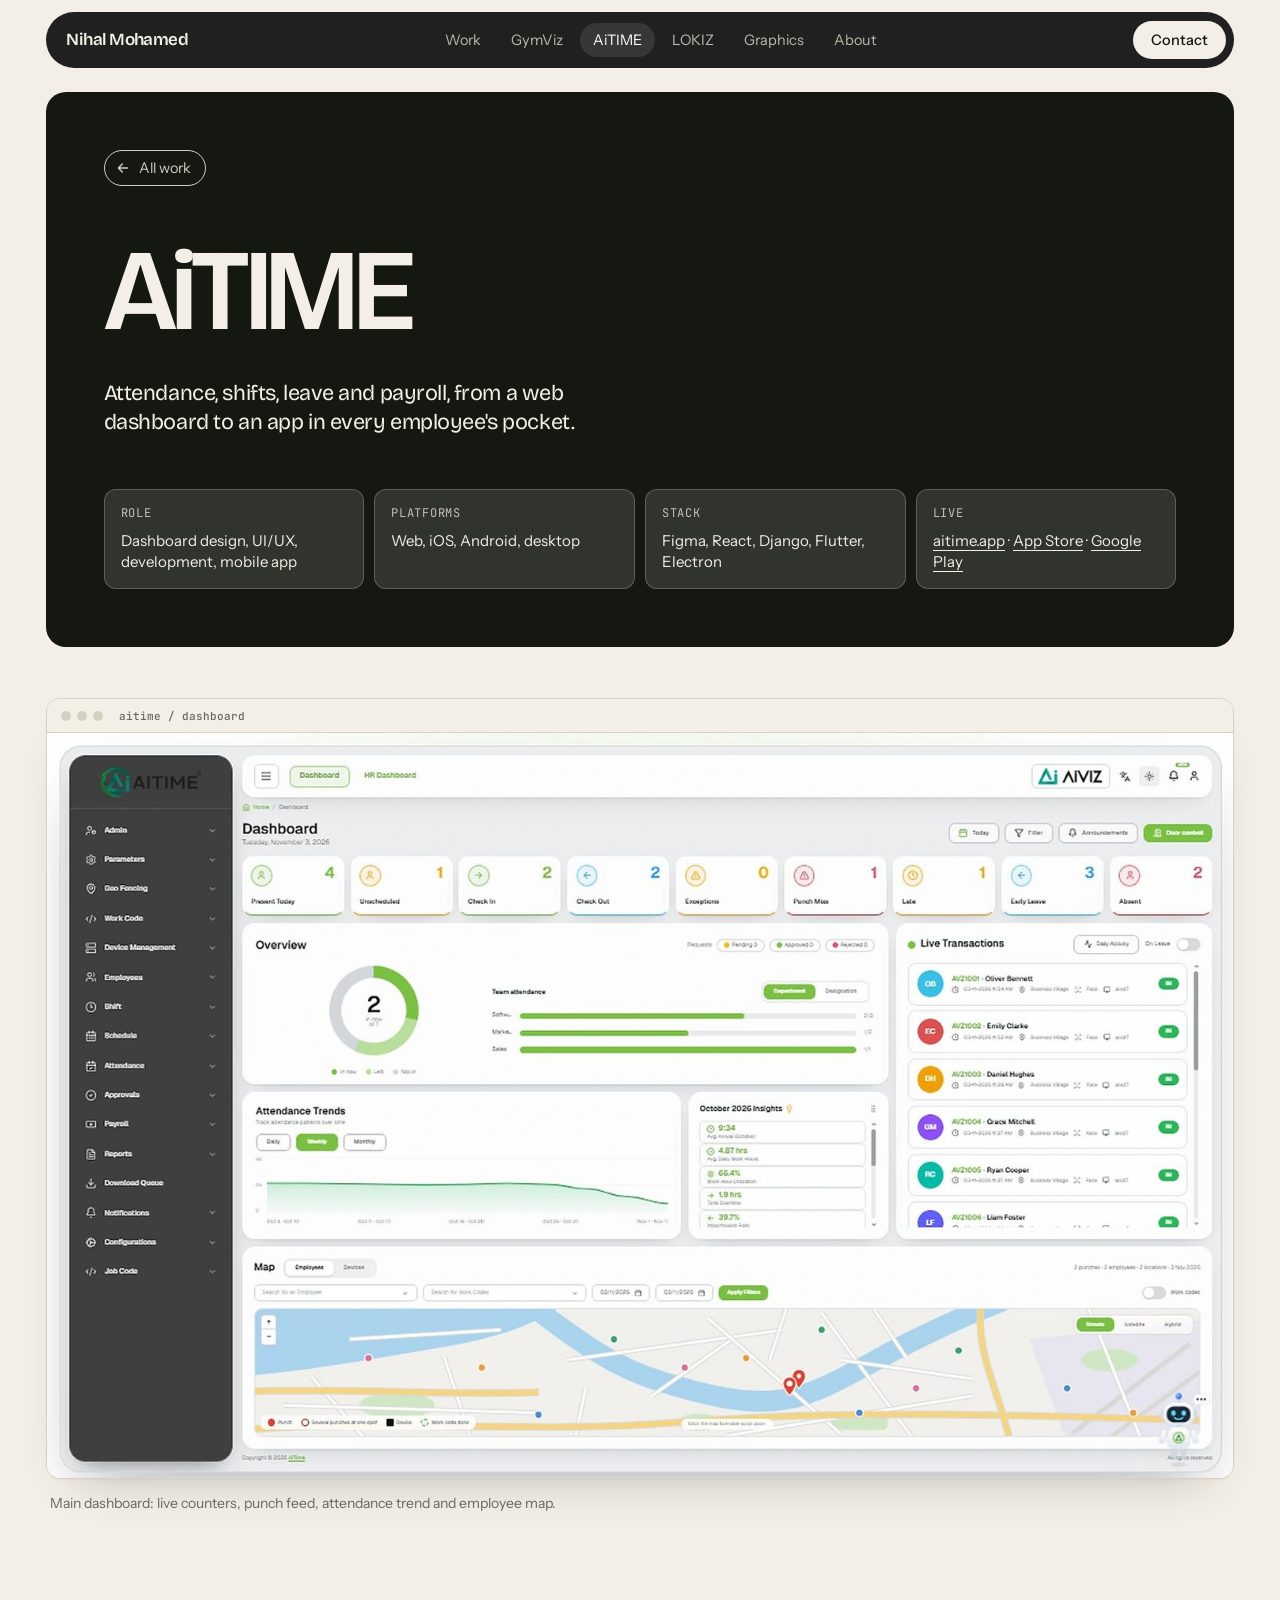
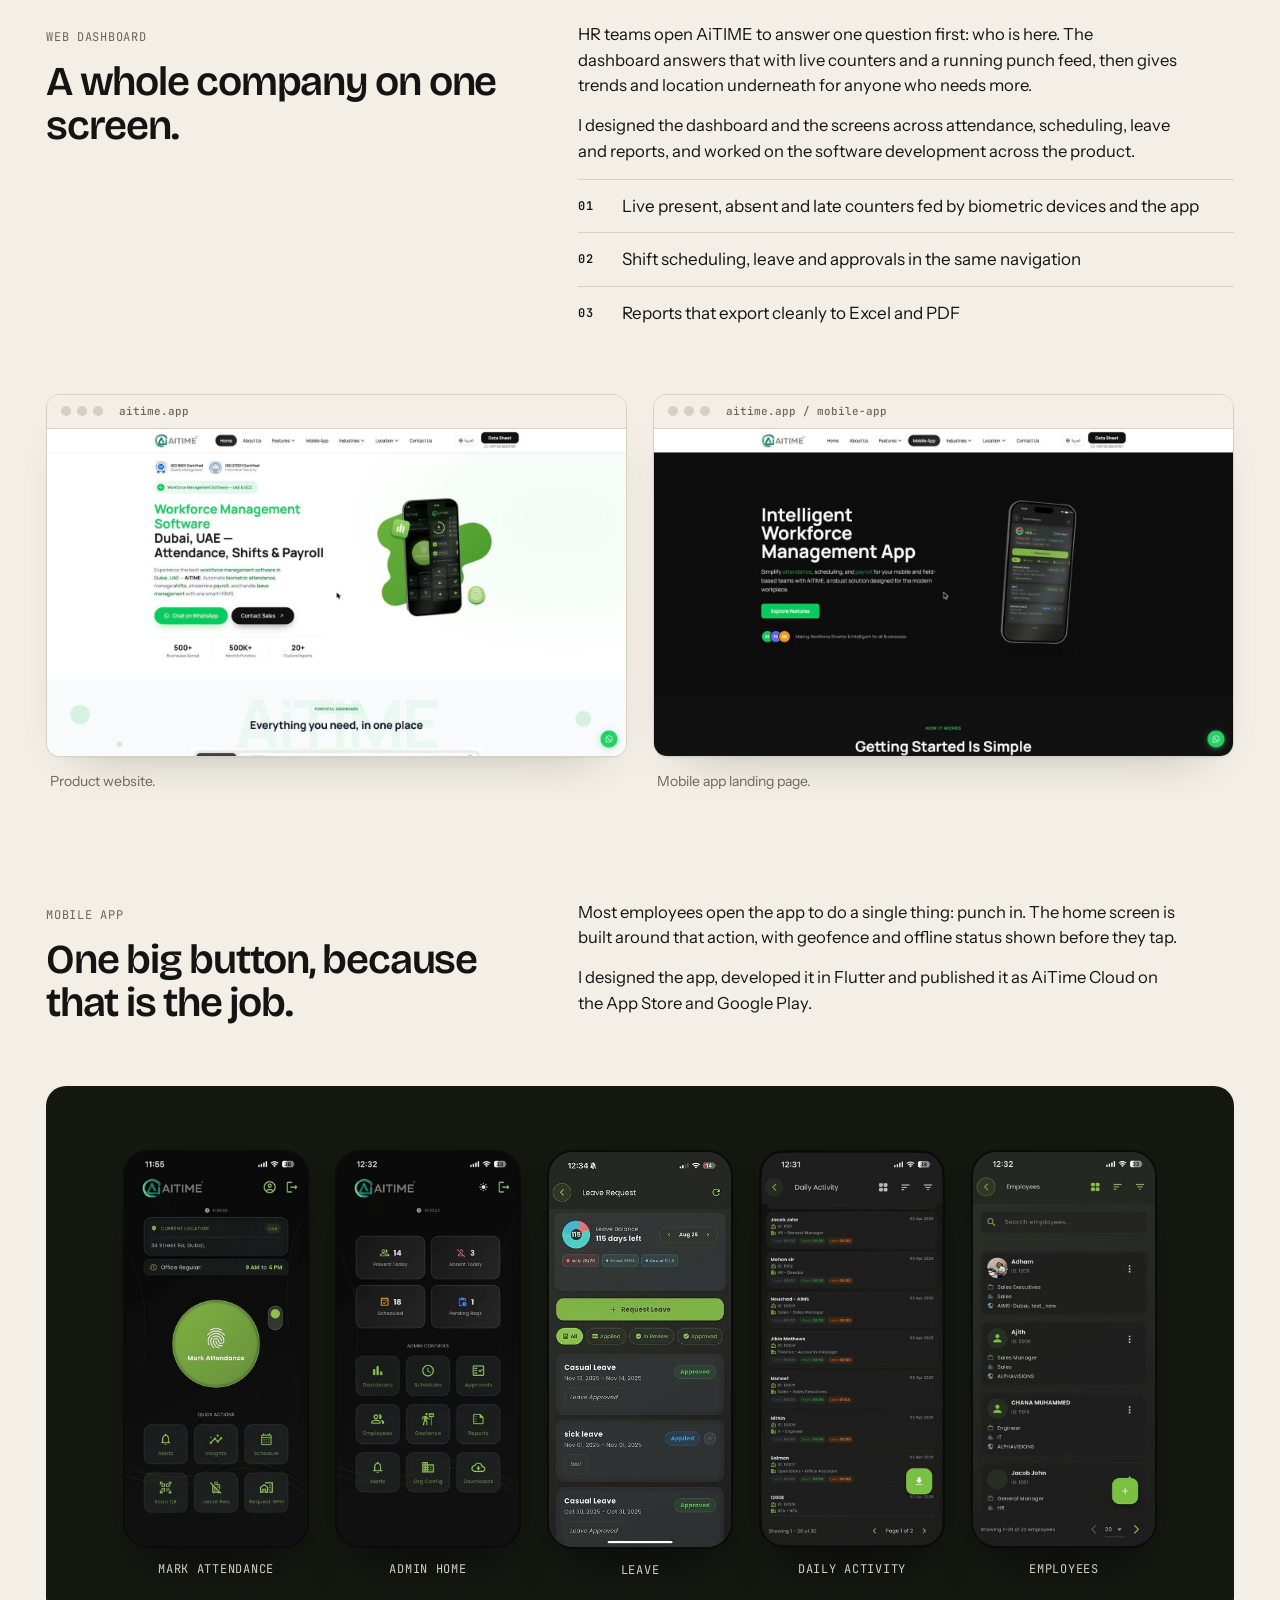
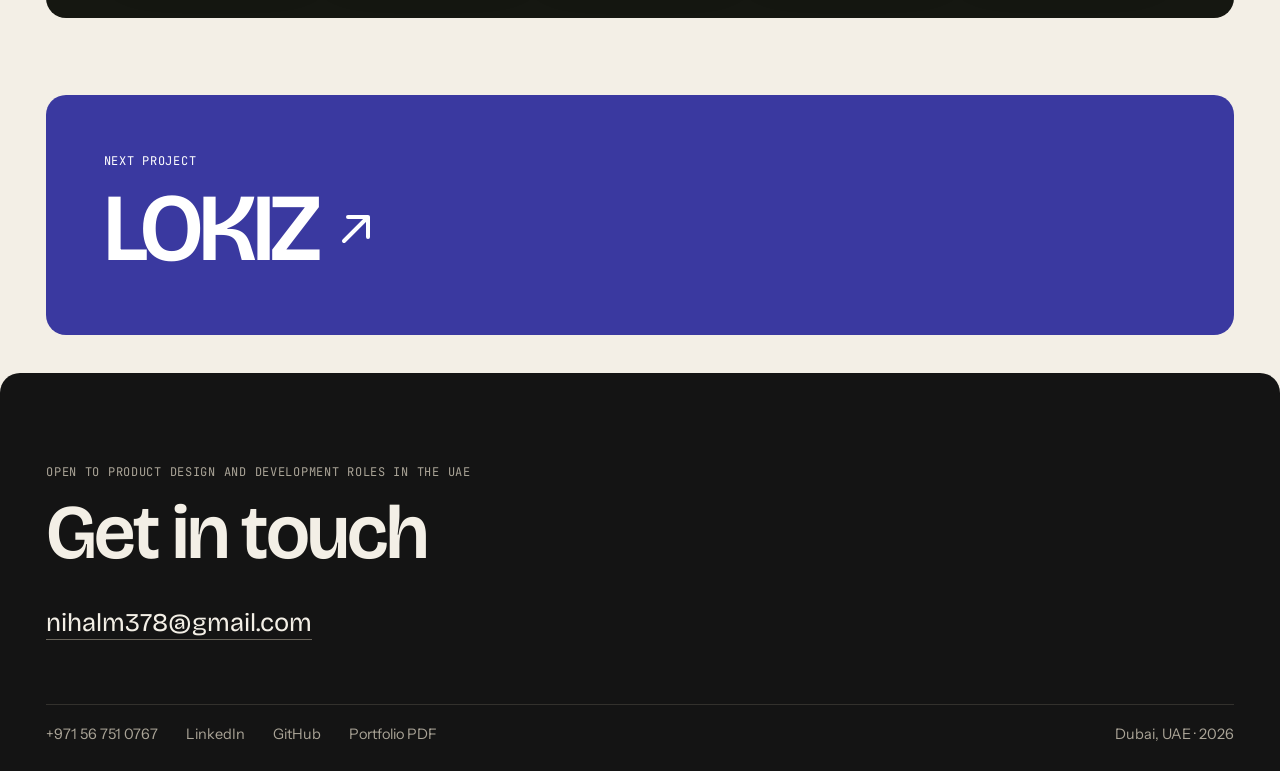
==== commit b7791bb8: "Simplify hero and sections, tidy PDF" ====
--- a/aitime.html
+++ b/aitime.html
@@ -19,12 +19,12 @@
 </head>
 <body>
 <header class="nav"><div class="in">
- <a class="logo" href="index.html"><svg class="spark" viewBox="0 0 100 100" aria-hidden="true"><path d="M50 0C52 30 70 48 100 50C70 52 52 70 50 100C48 70 30 52 0 50C30 48 48 30 50 0Z" fill="currentColor"/></svg>nihal mohamed</a>
+ <a class="logo" href="index.html">Nihal Mohamed</a>
  <ul><li><a href="index.html#work">Work</a></li><li><a href="gymviz.html">GymViz</a></li><li><a href="aitime.html" aria-current="page">AiTIME</a></li><li><a href="lokiz.html">LOKIZ</a></li><li><a href="studio.html">Graphics</a></li><li><a href="index.html#about">About</a></li></ul>
- <a class="cta" href="mailto:nihalm378@gmail.com">Say hello <svg viewBox="0 0 24 24" fill="none" stroke="currentColor" stroke-width="2" stroke-linecap="round" stroke-linejoin="round" aria-hidden="true"><path d="M6 18L18 6M8 6h10v10"/></svg></a>
+ <a class="cta" href="mailto:nihalm378@gmail.com">Contact</a>
 </div></header>
 <main>
-<header class="chero" style="--c:#151711;--t:#f3efe6;--a:#c2f26b;--ai:#141414"><svg class="star" viewBox="0 0 100 100" aria-hidden="true"><polygon points="50.0,0.0 59.3,15.2 75.0,6.7 75.5,24.5 93.3,25.0 84.8,40.7 100.0,50.0 84.8,59.3 93.3,75.0 75.5,75.5 75.0,93.3 59.3,84.8 50.0,100.0 40.7,84.8 25.0,93.3 24.5,75.5 6.7,75.0 15.2,59.3 0.0,50.0 15.2,40.7 6.7,25.0 24.5,24.5 25.0,6.7 40.7,15.2" fill="currentColor"/></svg>
+<header class="chero" style="--c:#151711;--t:#f3efe6;--a:#c2f26b;--ai:#141414">
  <a class="back" href="index.html#work"><svg width="16" height="16" viewBox="0 0 24 24" fill="none" stroke="currentColor" stroke-width="2" stroke-linecap="round" stroke-linejoin="round" aria-hidden="true"><path d="M19 12H5M11 6l-6 6 6 6"/></svg> All work</a>
  <h1>AiTIME</h1>
  <p class="lede">Attendance, shifts, leave and payroll, from a web dashboard to an app in every employee's pocket.</p>
@@ -36,14 +36,14 @@
 <section class="sec rv"><div><span class="mono">Web dashboard</span><h2>A whole company on one screen.</h2></div><div><p>HR teams open AiTIME to answer one question first: who is here. The dashboard answers that with live counters and a running punch feed, then gives trends and location underneath for anyone who needs more.</p><p>I designed the dashboard and the screens across attendance, scheduling, leave and reports, and worked on the software development across the product.</p><ul><li><span class="mono">01</span><span>Live present, absent and late counters fed by biometric devices and the app</span></li><li><span class="mono">02</span><span>Shift scheduling, leave and approvals in the same navigation</span></li><li><span class="mono">03</span><span>Reports that export cleanly to Excel and PDF</span></li></ul></div></section>
 <div class="g2"><figure class="rv" style="margin:0"><div class="frame"><div class="chrome"><i></i><i></i><i></i><span>aitime.app</span></div><img class="zoom" src="img/web-aitime.jpg" alt="AiTIME product website" loading="lazy" decoding="async"></div><p class="cap">Product website.</p></figure><figure class="rv" style="margin:0"><div class="frame"><div class="chrome"><i></i><i></i><i></i><span>aitime.app / mobile-app</span></div><img class="zoom" src="img/web-aitime-app.jpg" alt="AiTIME mobile app landing page" loading="lazy" decoding="async"></div><p class="cap">Mobile app landing page.</p></figure></div>
 <section class="sec rv"><div><span class="mono">Mobile app</span><h2>One big button, because that is the job.</h2></div><div><p>Most employees open the app to do a single thing: punch in. The home screen is built around that action, with geofence and offline status shown before they tap.</p><p>I designed the app, developed it in Flutter and published it as AiTime Cloud on the App Store and Google Play.</p></div></section>
-<div class="phones rv" style="--c:#151711;--t:#f3efe6;--a:#c2f26b;--ai:#141414"><span class="ring"></span><figure><img class="zoom" src="img/aitime-app-punch.jpg" alt="Mark attendance" loading="lazy" decoding="async"><figcaption class="mono">Mark attendance</figcaption></figure><figure><img class="zoom" src="img/aitime-app-home.jpg" alt="Admin home" loading="lazy" decoding="async"><figcaption class="mono">Admin home</figcaption></figure><figure><img class="zoom" src="img/aitime-app-leave.jpg" alt="Leave" loading="lazy" decoding="async"><figcaption class="mono">Leave</figcaption></figure><figure><img class="zoom" src="img/aitime-app-report.jpg" alt="Daily activity" loading="lazy" decoding="async"><figcaption class="mono">Daily activity</figcaption></figure><figure><img class="zoom" src="img/aitime-app-employees.jpg" alt="Employees" loading="lazy" decoding="async"><figcaption class="mono">Employees</figcaption></figure></div>
+<div class="phones rv" style="--c:#151711;--t:#f3efe6;--a:#c2f26b;--ai:#141414"><figure><img class="zoom" src="img/aitime-app-punch.jpg" alt="Mark attendance" loading="lazy" decoding="async"><figcaption class="mono">Mark attendance</figcaption></figure><figure><img class="zoom" src="img/aitime-app-home.jpg" alt="Admin home" loading="lazy" decoding="async"><figcaption class="mono">Admin home</figcaption></figure><figure><img class="zoom" src="img/aitime-app-leave.jpg" alt="Leave" loading="lazy" decoding="async"><figcaption class="mono">Leave</figcaption></figure><figure><img class="zoom" src="img/aitime-app-report.jpg" alt="Daily activity" loading="lazy" decoding="async"><figcaption class="mono">Daily activity</figcaption></figure><figure><img class="zoom" src="img/aitime-app-employees.jpg" alt="Employees" loading="lazy" decoding="async"><figcaption class="mono">Employees</figcaption></figure></div>
 
 </div>
 <a class="next" href="lokiz.html" style="--c:#3a39a0;--t:#fff;--a:#ffd3c7;--ai:#141414"><div class="mono">Next project</div><div class="t">LOKIZ <i><svg viewBox="0 0 24 24" fill="none" stroke="currentColor" stroke-width="2" stroke-linecap="round" stroke-linejoin="round" aria-hidden="true"><path d="M6 18L18 6M8 6h10v10"/></svg></i></div></a>
 </main>
-<footer class="foot" id="contact"><svg class="star" viewBox="0 0 100 100" aria-hidden="true"><polygon points="50.0,0.0 59.3,15.2 75.0,6.7 75.5,24.5 93.3,25.0 84.8,40.7 100.0,50.0 84.8,59.3 93.3,75.0 75.5,75.5 75.0,93.3 59.3,84.8 50.0,100.0 40.7,84.8 25.0,93.3 24.5,75.5 6.7,75.0 15.2,59.3 0.0,50.0 15.2,40.7 6.7,25.0 24.5,24.5 25.0,6.7 40.7,15.2" fill="currentColor"/></svg><div class="wrap">
+<footer class="foot" id="contact"><div class="wrap">
  <div class="mono" style="color:#aaa497">Open to product design and development roles in the UAE</div>
- <h2><a href="mailto:nihalm378@gmail.com">Let's talk <i><svg viewBox="0 0 24 24" fill="none" stroke="currentColor" stroke-width="2" stroke-linecap="round" stroke-linejoin="round" aria-hidden="true"><path d="M6 18L18 6M8 6h10v10"/></svg></i></a></h2>
+ <h2>Get in touch</h2>
  <a class="mail" href="mailto:nihalm378@gmail.com">nihalm378@gmail.com</a>
  <div class="meta">
   <a href="tel:+971567510767">+971 56 751 0767</a>
--- a/style.css
+++ b/style.css
@@ -196,3 +196,82 @@
  .frame{box-shadow:4px 4px 0 var(--ink)}
 }
 @media (max-width:460px){.facts{grid-template-columns:1fr}.nums strong{font-size:30px}.logo{font-size:17px}.cta{padding:0 14px}}
+
+/* ---- neat pass ---- */
+:root{--r:20px;--hot:#e5482a}
+h1,h2,h3,.disp{font-variation-settings:"wdth" 100;letter-spacing:-.03em}
+.logo{font-size:17px;font-weight:600}
+.cta{background:#f3efe6;color:#141414;height:38px;font-weight:500}
+.hero{padding:clamp(56px,9vw,128px) 0 clamp(40px,6vw,84px)}
+.hero .kick{border:0;padding:0;background:none;transform:none;color:var(--mute);display:block}
+.hero h1{font-size:clamp(34px,5.6vw,84px);line-height:1.02;letter-spacing:-.035em;max-width:17ch;margin:18px 0 0;font-weight:600}
+.hero .row{grid-template-columns:minmax(0,7fr) minmax(0,5fr);align-items:end;margin-top:clamp(24px,3.4vw,44px)}
+.hero p{font-size:clamp(17px,1.4vw,20px);color:#3d3a34;max-width:32em}
+.acts{display:flex;gap:10px;flex-wrap:wrap;justify-content:flex-end}
+.btn{display:inline-flex;align-items:center;height:44px;padding:0 20px;border-radius:999px;border:1.5px solid var(--ink);font-weight:500;font-size:15px;transition:background .2s,color .2s}
+.btn:hover{background:var(--ink);color:var(--paper)}
+.btn.dark{background:var(--ink);color:var(--paper)}
+.btn.dark:hover{background:#000}
+.bar{margin-top:0;padding-top:clamp(20px,3vw,36px);border-top:1.5px solid var(--ink)}
+.bar h2{font-size:clamp(24px,2.6vw,36px);font-weight:600}
+.chip{border-width:1px;border-color:var(--line);background:#fff;height:34px}
+.chip[aria-pressed=true]{border-color:var(--ink)}
+.card{min-height:clamp(360px,40vw,560px);border-radius:var(--r)}
+.card .no{font:500 12px "JetBrains Mono",monospace;-webkit-text-stroke:0;color:inherit;opacity:.7;letter-spacing:.06em}
+.card h3{font-size:clamp(34px,4.6vw,68px);line-height:1;margin:14px 0 12px}
+.tags li{border-color:rgba(255,255,255,.35)}
+.card[style*="#141414;--a"] .tags li{border-color:rgba(20,20,20,.35)}
+.open{font-weight:500;font-size:15px;gap:10px;border-bottom:1.5px solid currentColor;padding-bottom:4px}
+.open i{width:auto;height:auto;background:none;color:inherit;display:inline-flex}
+.open svg{width:18px;height:18px}
+.card:hover .open i{transform:translate(3px,-3px)}
+.media img{box-shadow:0 24px 50px -22px rgba(0,0,0,.45);border-radius:12px}
+.m-gym .dash{width:100%;right:-12%;top:8%;transform:none}
+.m-gym .ph{width:21%;left:2%;bottom:-8%;transform:none;border-width:2px}
+.card:hover .m-gym .dash{transform:translateY(-6px)}
+.card:hover .m-gym .ph{transform:translateY(-10px)}
+.m-ai img{width:27%;border-width:2px}
+.m-ai img:nth-child(1){left:8%;top:16%;transform:none}
+.m-ai img:nth-child(2){left:38%;top:6%}
+.m-ai img:nth-child(3){left:68%;top:16%;transform:none}
+.card:hover .m-ai img:nth-child(1),.card:hover .m-ai img:nth-child(3){transform:translateY(-8px)}
+.card:hover .m-ai img:nth-child(2){transform:translateY(-12px)}
+.m-lok .a{width:94%;right:-12%;top:10%;transform:none}
+.m-lok .b{width:30%;left:0;bottom:-6%;transform:none;border:0}
+.card:hover .m-lok .a{transform:translateY(-6px)}
+.m-gfx{display:grid;grid-template-columns:repeat(3,1fr);gap:clamp(8px,1vw,14px);align-content:center}
+.m-gfx img{position:static;width:100%;aspect-ratio:1;object-fit:cover;border:0;border-radius:10px;transform:none!important;box-shadow:none}
+.about{padding:clamp(56px,8vw,120px) 0 clamp(36px,5vw,72px)}
+.about .mono{color:var(--mute)}
+.about .big{font-size:clamp(28px,3.8vw,56px);line-height:1.08;max-width:20ch;letter-spacing:-.03em}
+.xp li{border-top-width:1px;border-color:var(--line)}
+.xp li:last-child{border-bottom:1px solid var(--line)}
+.xp b{font-size:clamp(17px,1.5vw,21px);font-weight:600;letter-spacing:-.01em}
+.kit span{border:1px solid var(--line);background:#fff!important;transform:none!important;font-size:13.5px;padding:4px 12px}
+.foot{border-radius:var(--r) var(--r) 0 0;padding:clamp(48px,7vw,96px) 0 26px}
+.foot h2{font-size:clamp(36px,6vw,88px);line-height:1;letter-spacing:-.035em;margin-top:14px}
+.foot .mail{border-bottom-width:1.5px;border-color:#6b665c;font-size:clamp(18px,2vw,26px);font-weight:400}
+.foot .mail:hover{border-color:#fff}
+.chero{border-radius:var(--r)}
+.chero h1{font-size:clamp(48px,9vw,136px);line-height:.95;letter-spacing:-.04em}
+.chero .lede{font-size:clamp(18px,1.7vw,24px);font-weight:400;line-height:1.35}
+.facts div{border-radius:12px}
+.frame{border:1px solid var(--line);box-shadow:0 1px 2px rgba(20,20,20,.04),0 24px 48px -32px rgba(20,20,20,.3);border-radius:14px}
+.frame .chrome{border-bottom:1px solid var(--line)}
+.frame .chrome i{border:0;background:#d6d0c3}
+.frame .chrome i:first-child{background:#d6d0c3}
+.sec{padding-top:clamp(40px,6vw,88px)}
+.sec .mono{background:none;color:var(--mute);padding:0}
+.sec h2{font-size:clamp(26px,3.2vw,46px);line-height:1.06;letter-spacing:-.03em;margin-top:12px}
+.sec li{border-top:1px solid var(--line);font-weight:400}
+.phones{border-radius:var(--r)}
+.phones figure:nth-child(even){transform:none}
+.phones img{border-width:2px}
+.masonry img{border:1px solid var(--line)}
+.masonry img:hover{transform:none}
+.next{border-radius:var(--r)}
+.next .t{font-size:clamp(40px,7.5vw,112px);letter-spacing:-.04em;line-height:1}
+.next i{background:none;color:inherit;width:auto;height:auto}
+.next svg{width:.5em;height:.5em}
+.next:hover i{transform:translate(.06em,-.06em)}
+@media (max-width:860px){.acts{justify-content:flex-start}.hero .row{grid-template-columns:1fr}.m-gfx{aspect-ratio:auto;margin:10px 0 0}.media.m-gfx img{position:static}}
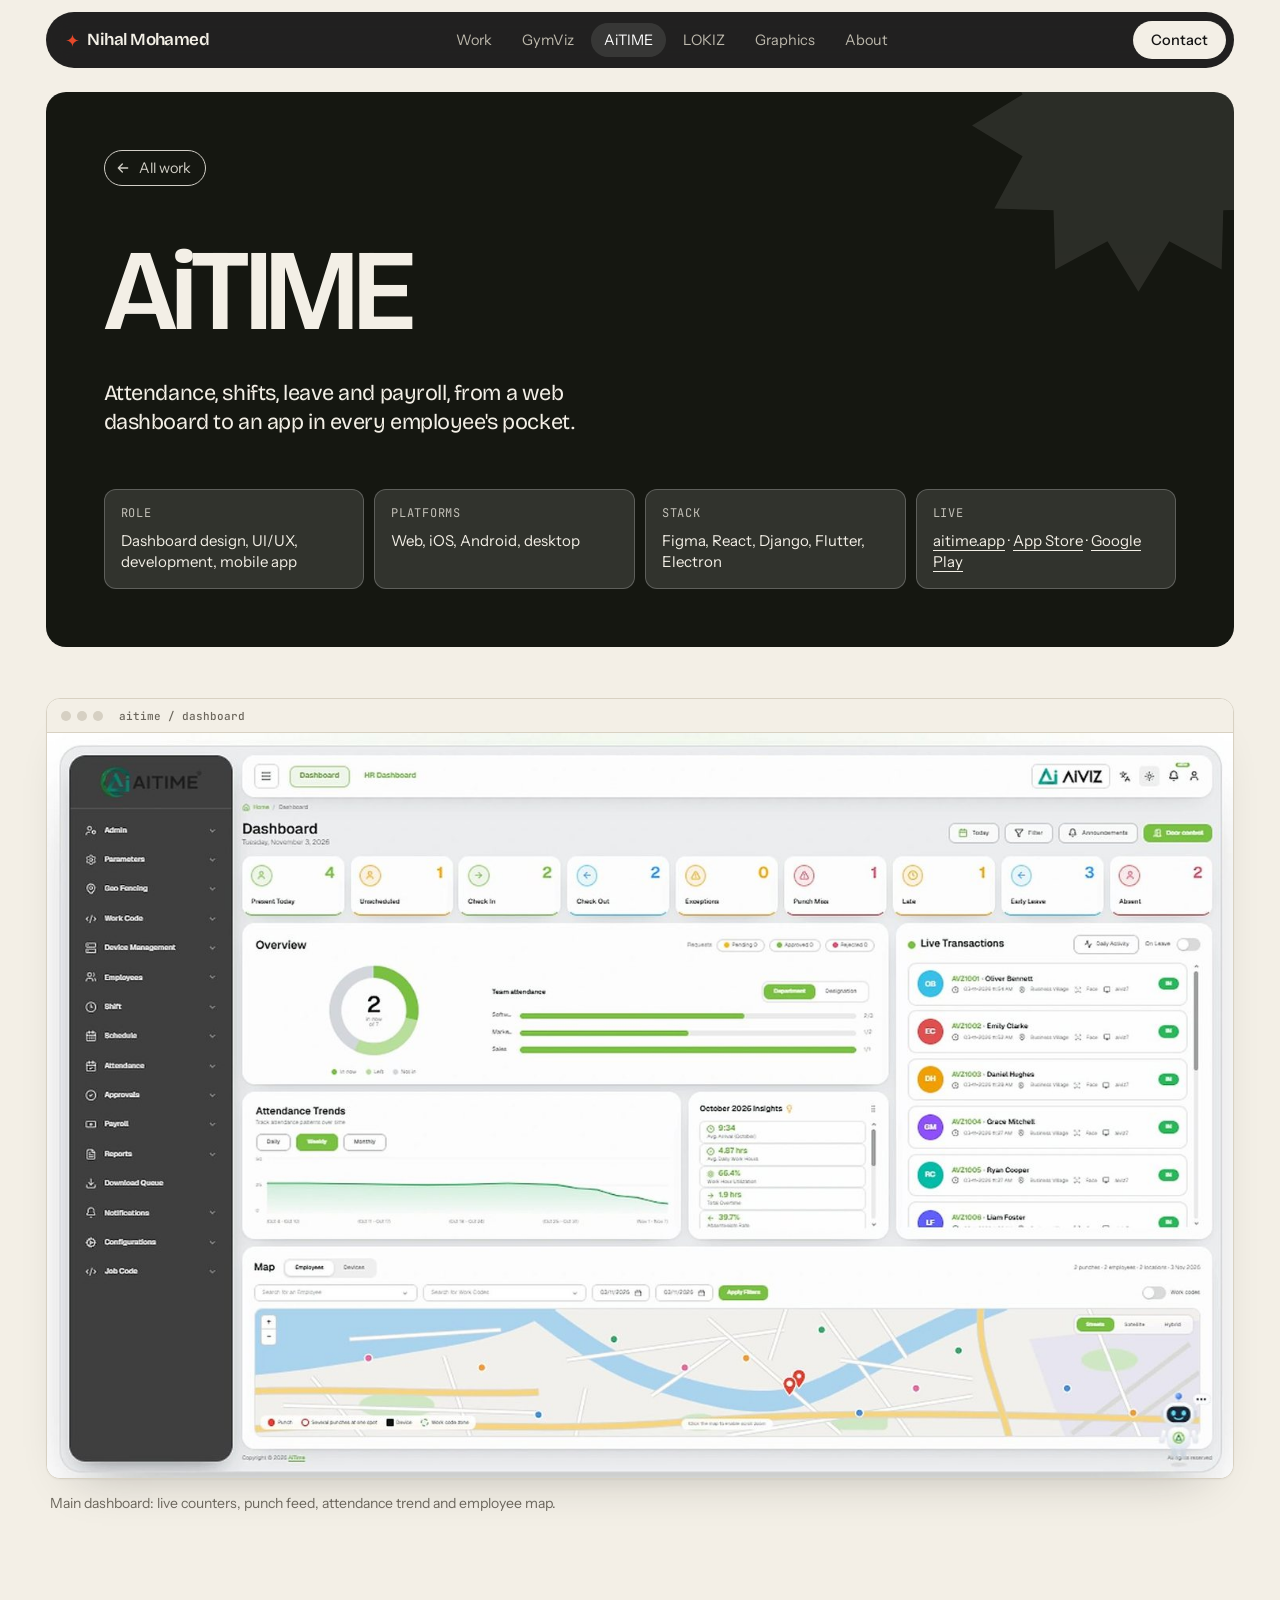
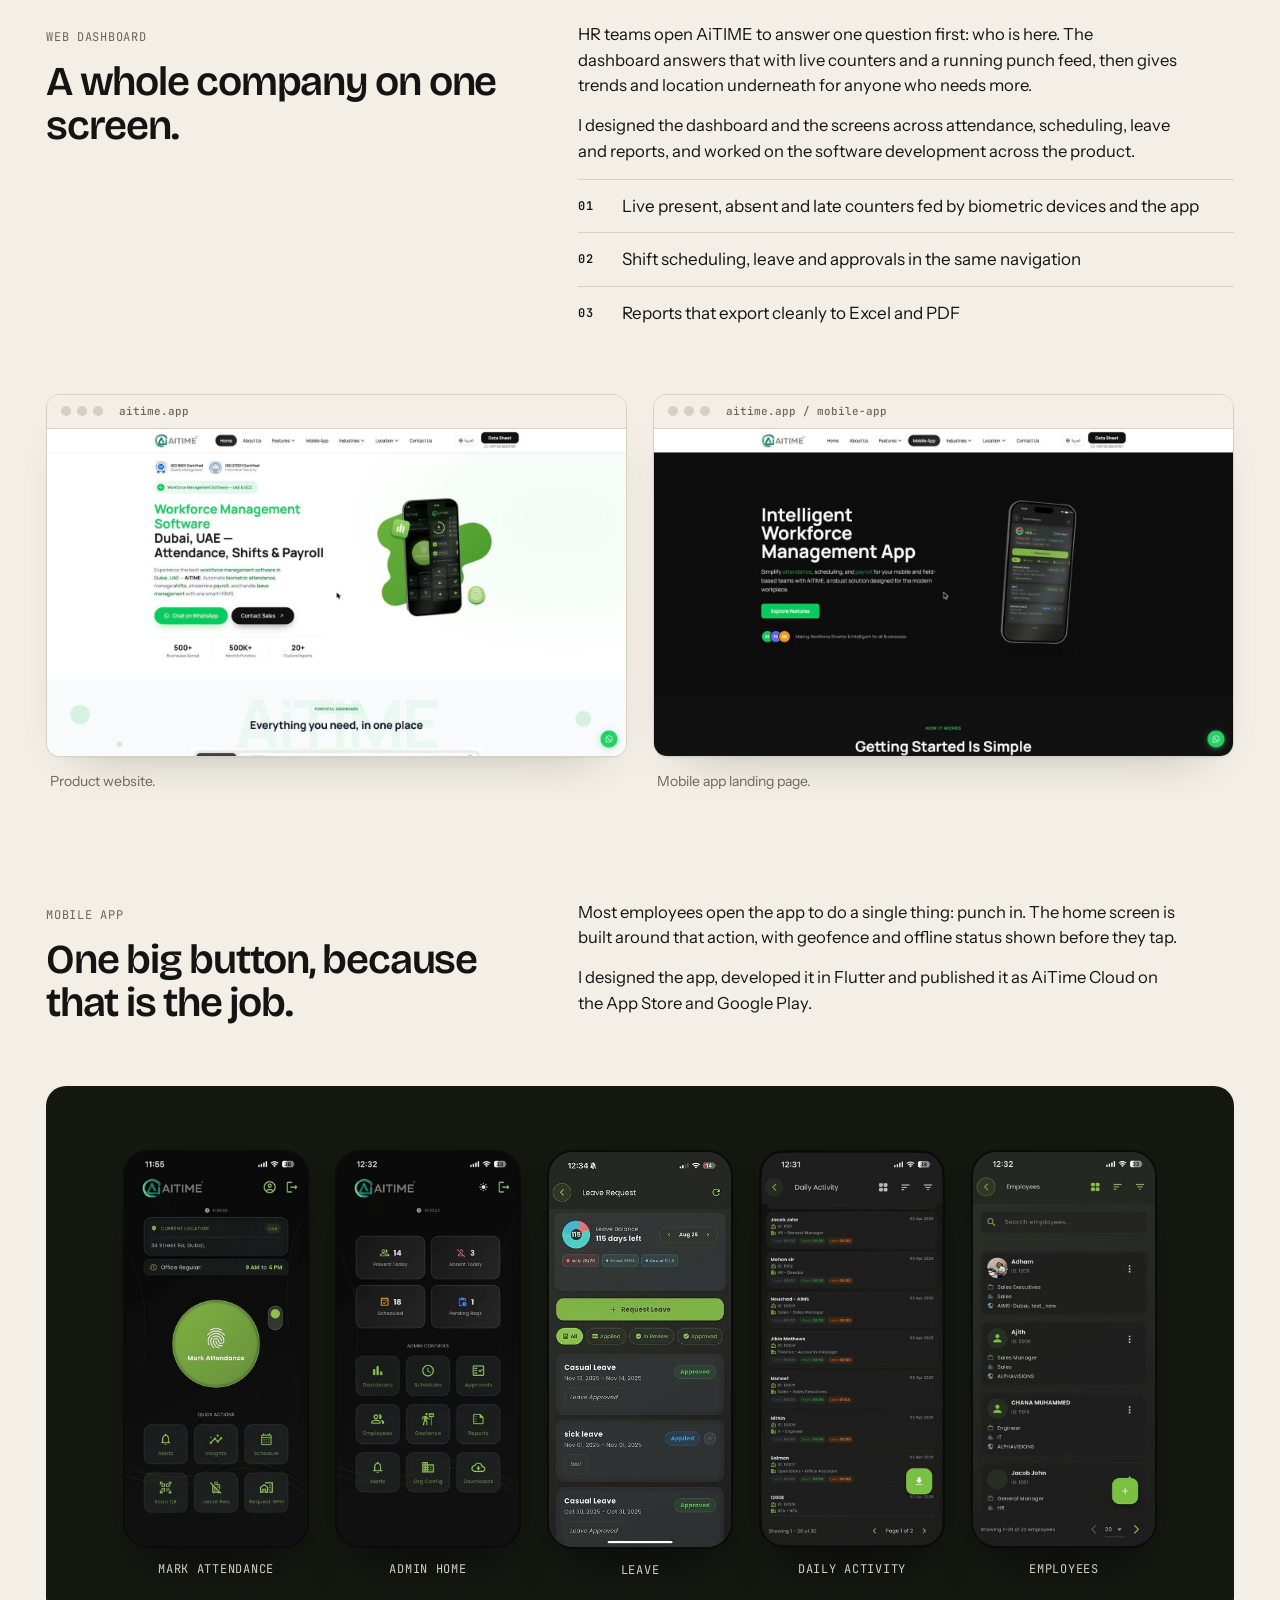
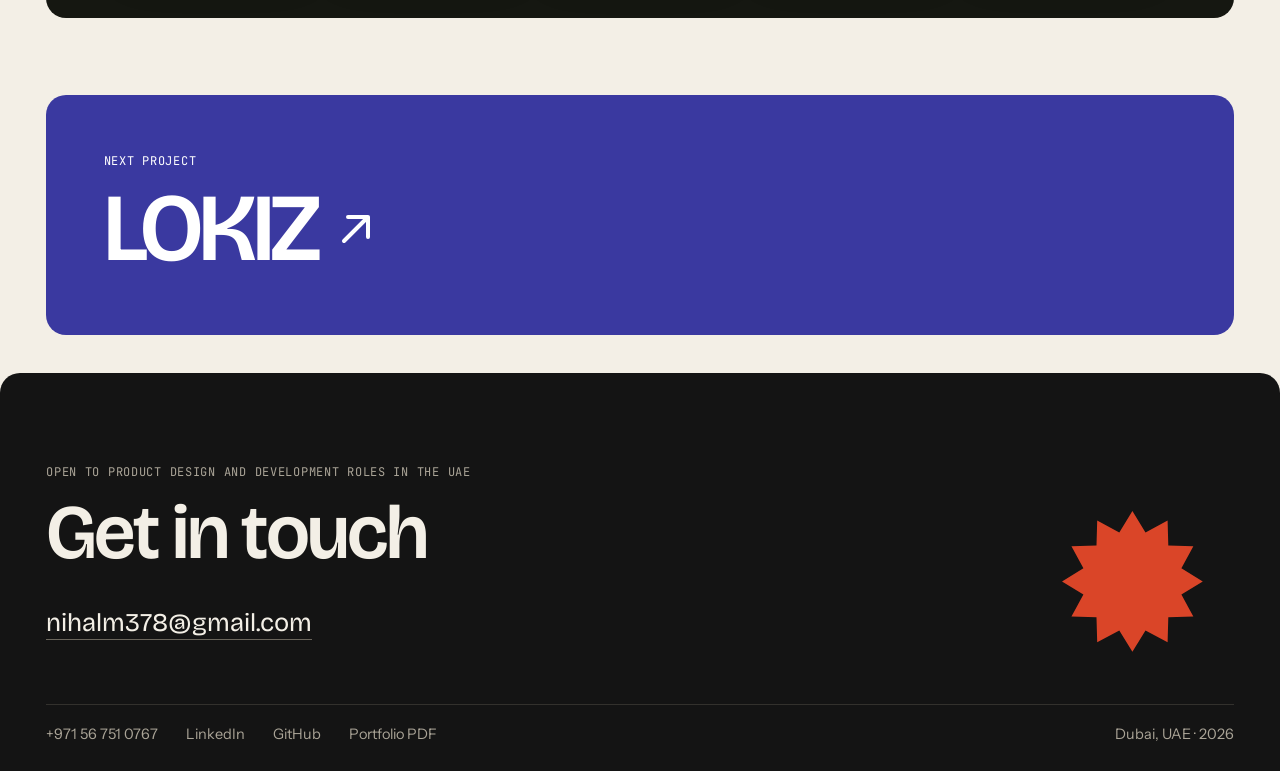
==== commit 6b84682f: "Restore shapes and motion in a restrained form" ====
--- a/aitime.html
+++ b/aitime.html
@@ -19,12 +19,12 @@
 </head>
 <body>
 <header class="nav"><div class="in">
- <a class="logo" href="index.html">Nihal Mohamed</a>
+ <a class="logo" href="index.html"><svg class="spark" viewBox="0 0 100 100" aria-hidden="true"><path d="M50 0C52 30 70 48 100 50C70 52 52 70 50 100C48 70 30 52 0 50C30 48 48 30 50 0Z" fill="currentColor"/></svg>Nihal Mohamed</a>
  <ul><li><a href="index.html#work">Work</a></li><li><a href="gymviz.html">GymViz</a></li><li><a href="aitime.html" aria-current="page">AiTIME</a></li><li><a href="lokiz.html">LOKIZ</a></li><li><a href="studio.html">Graphics</a></li><li><a href="index.html#about">About</a></li></ul>
  <a class="cta" href="mailto:nihalm378@gmail.com">Contact</a>
 </div></header>
 <main>
-<header class="chero" style="--c:#151711;--t:#f3efe6;--a:#c2f26b;--ai:#141414">
+<header class="chero" style="--c:#151711;--t:#f3efe6;--a:#c2f26b;--ai:#141414"><svg class="star" viewBox="0 0 100 100" aria-hidden="true"><polygon points="50.0,0.0 59.3,15.2 75.0,6.7 75.5,24.5 93.3,25.0 84.8,40.7 100.0,50.0 84.8,59.3 93.3,75.0 75.5,75.5 75.0,93.3 59.3,84.8 50.0,100.0 40.7,84.8 25.0,93.3 24.5,75.5 6.7,75.0 15.2,59.3 0.0,50.0 15.2,40.7 6.7,25.0 24.5,24.5 25.0,6.7 40.7,15.2" fill="currentColor"/></svg>
  <a class="back" href="index.html#work"><svg width="16" height="16" viewBox="0 0 24 24" fill="none" stroke="currentColor" stroke-width="2" stroke-linecap="round" stroke-linejoin="round" aria-hidden="true"><path d="M19 12H5M11 6l-6 6 6 6"/></svg> All work</a>
  <h1>AiTIME</h1>
  <p class="lede">Attendance, shifts, leave and payroll, from a web dashboard to an app in every employee's pocket.</p>
@@ -41,7 +41,7 @@
 </div>
 <a class="next" href="lokiz.html" style="--c:#3a39a0;--t:#fff;--a:#ffd3c7;--ai:#141414"><div class="mono">Next project</div><div class="t">LOKIZ <i><svg viewBox="0 0 24 24" fill="none" stroke="currentColor" stroke-width="2" stroke-linecap="round" stroke-linejoin="round" aria-hidden="true"><path d="M6 18L18 6M8 6h10v10"/></svg></i></div></a>
 </main>
-<footer class="foot" id="contact"><div class="wrap">
+<footer class="foot" id="contact"><svg class="star" viewBox="0 0 100 100" aria-hidden="true"><polygon points="50.0,0.0 59.3,15.2 75.0,6.7 75.5,24.5 93.3,25.0 84.8,40.7 100.0,50.0 84.8,59.3 93.3,75.0 75.5,75.5 75.0,93.3 59.3,84.8 50.0,100.0 40.7,84.8 25.0,93.3 24.5,75.5 6.7,75.0 15.2,59.3 0.0,50.0 15.2,40.7 6.7,25.0 24.5,24.5 25.0,6.7 40.7,15.2" fill="currentColor"/></svg><div class="wrap">
  <div class="mono" style="color:#aaa497">Open to product design and development roles in the UAE</div>
  <h2>Get in touch</h2>
  <a class="mail" href="mailto:nihalm378@gmail.com">nihalm378@gmail.com</a>
--- a/style.css
+++ b/style.css
@@ -275,3 +275,44 @@
 .next svg{width:.5em;height:.5em}
 .next:hover i{transform:translate(.06em,-.06em)}
 @media (max-width:860px){.acts{justify-content:flex-start}.hero .row{grid-template-columns:1fr}.m-gfx{aspect-ratio:auto;margin:10px 0 0}.media.m-gfx img{position:static}}
+
+/* ---- balanced pass: shapes and motion, used sparingly ---- */
+.logo .spark{width:13px;height:13px;color:var(--hot)}
+.badge{position:absolute;right:0;top:clamp(40px,7vw,104px);width:clamp(84px,9vw,128px);color:var(--ink);opacity:.9}
+.badge text{font-size:14.5px;letter-spacing:.16em}
+.badge .spin{animation-duration:28s}
+.mq{transform:none;margin:0 0 clamp(28px,4vw,52px);padding:13px 0;background:transparent;color:var(--ink);border-top:1.5px solid var(--ink);border-bottom:1.5px solid var(--ink)}
+.mq div{animation-duration:44s;gap:22px;padding-right:22px}
+.mq span{font-size:clamp(15px,1.5vw,20px);font-weight:500;letter-spacing:-.01em}
+.mq .spark{width:.7em;height:.7em}
+.bar{border-top:0;padding-top:0}
+.card .star{width:clamp(150px,20vw,300px);right:-5%;top:-16%;opacity:.1;animation-duration:90s}
+.card .ring{width:clamp(180px,26vw,400px);height:clamp(180px,26vw,400px);left:-9%;bottom:-36%;opacity:.12;border-width:1.5px}
+.card:hover .star{opacity:.16}
+.card .star,.card .ring{transition:opacity .4s}
+.chero .star{width:clamp(180px,26vw,400px);right:-6%;top:-24%;opacity:.1;animation-duration:90s}
+.foot .star{width:clamp(96px,11vw,170px);right:6%;top:auto;bottom:30%;color:var(--hot);opacity:.95;animation-duration:70s}
+.about .big .spark{width:.5em;height:.5em;margin-left:.12em;animation:pulse 3.2s ease-in-out infinite}
+@keyframes pulse{50%{transform:scale(.72) rotate(45deg)}}
+.open i{transition:transform .3s cubic-bezier(.2,.8,.2,1)}
+.card{transition:transform .5s cubic-bezier(.2,.8,.2,1)}
+.card:hover{transform:translateY(-4px)}
+.media img{transition:transform .7s cubic-bezier(.2,.8,.2,1)}
+.m-gym .ph{transform:rotate(3deg)}
+.card:hover .m-gym .ph{transform:rotate(0) translateY(-10px)}
+.m-ai img:nth-child(1){transform:rotate(-5deg)}
+.m-ai img:nth-child(3){transform:rotate(5deg)}
+.card:hover .m-ai img:nth-child(1){transform:rotate(-7deg) translate(-6px,-6px)}
+.card:hover .m-ai img:nth-child(3){transform:rotate(7deg) translate(6px,-6px)}
+.m-lok .b{transform:rotate(-4deg);border:3px solid #fff}
+.card:hover .m-lok .b{transform:rotate(-1deg) translateY(-8px)}
+.hero h1{max-width:15ch}
+.hero h1::after{content:"";display:inline-block;width:.16em;height:.16em;border-radius:50%;background:var(--hot);margin-left:.06em}
+.chip{transition:all .18s}
+.chip:hover{border-color:var(--ink)}
+.kit span{transition:transform .2s,border-color .2s}
+.kit span:hover{transform:translateY(-2px)!important;border-color:var(--ink)}
+.masonry img{transition:transform .35s cubic-bezier(.2,.8,.2,1)}
+.masonry img:hover{transform:translateY(-4px)}
+@media (max-width:860px){.badge{display:none}.hero{padding-top:40px}.foot .star{width:84px;right:16px;bottom:auto;top:28px}}
+@media (prefers-reduced-motion:reduce){.about .big .spark{animation:none}}
